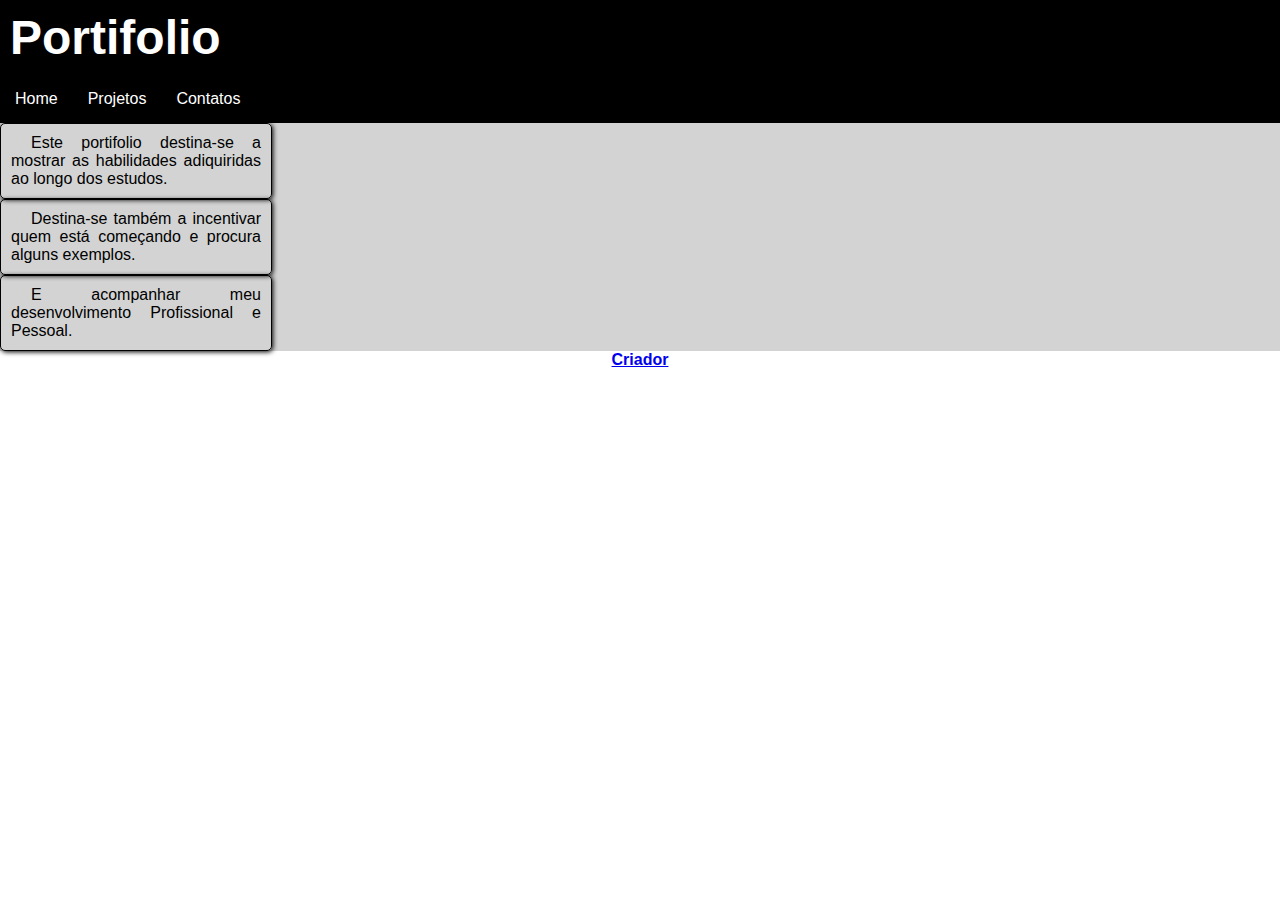
==== index.html @ 836758c8 "update" ====
<!DOCTYPE html>
<html lang="pt-br">
<head>
    <meta charset="UTF-8">
    <meta http-equiv="X-UA-Compatible" content="IE=edge">
    <meta name="viewport" content="width=device-width, initial-scale=1.0">
    <title>Portifolio</title>
    <link rel="stylesheet" href="css/style.css">
</head>
<body>
    <header>
        <h1>Portifolio</h1>
        <menu>
            <ul>
                <li><a href="#" target="_blank">Home</a></li>
                <li><a href="#" target="_blank">Projetos</a></li>
                <li><a href="/html/contatos.html" target="_blank">Contatos</a></li>
            </ul>
        </menu>
    </header>
    <main>
        <article>
            <div>
                <p>Este portifolio destina-se a mostrar as habilidades adiquiridas ao longo dos estudos.</p>
            </div>
            <div>
                <p>Destina-se também a incentivar quem está começando e procura alguns exemplos.</p>
            </div>
            <div>
                <p>E acompanhar meu desenvolvimento Profissional e Pessoal.</p>
            </div>
        </article>
    </main>
    <footer>
        <p><a href="https://github.com/JorgeLucasPinheiro" target="_blank"><strong>Criador</strong></a></p>
    </footer>
    <script src="js/script.js"></script>
</body>
</html>
---- css/style.css ----
@charset "UTF-8";

*{
    padding: 0px;
    margin: 0px;
    font-family: Arial, Helvetica, sans-serif;
}
header > h1{
    background-color: black;
    color: white;
    height: 100%;
    font-size: 3rem;
    padding: 10px;
    
}
menu {background-color: rgb(0, 0, 0);text-align: right;}

menu ul {
    list-style-type: none;
    overflow: hidden;
}

menu li {
    float: left;
}

menu a {
    display: block;
    color: white;
    background-color: black;
    text-align: center;
    padding: 10px;
    text-decoration: none;
    border-radius: 20px;
    margin: 5px;
}
menu a:hover{
    background-color: white;
    color: black;
}
main{
    background-color: lightgray;
    
}
main > article {
    text-align: justify;
}
main p {
    height: auto;
    width: 250px;
    border: 1px solid black;
    padding: 10px;
    border-radius: 5px;
    box-shadow: 1px 1px 5px;
    text-indent: 20px;
}
main p {
    
}
footer{
    text-align: center;
    
}
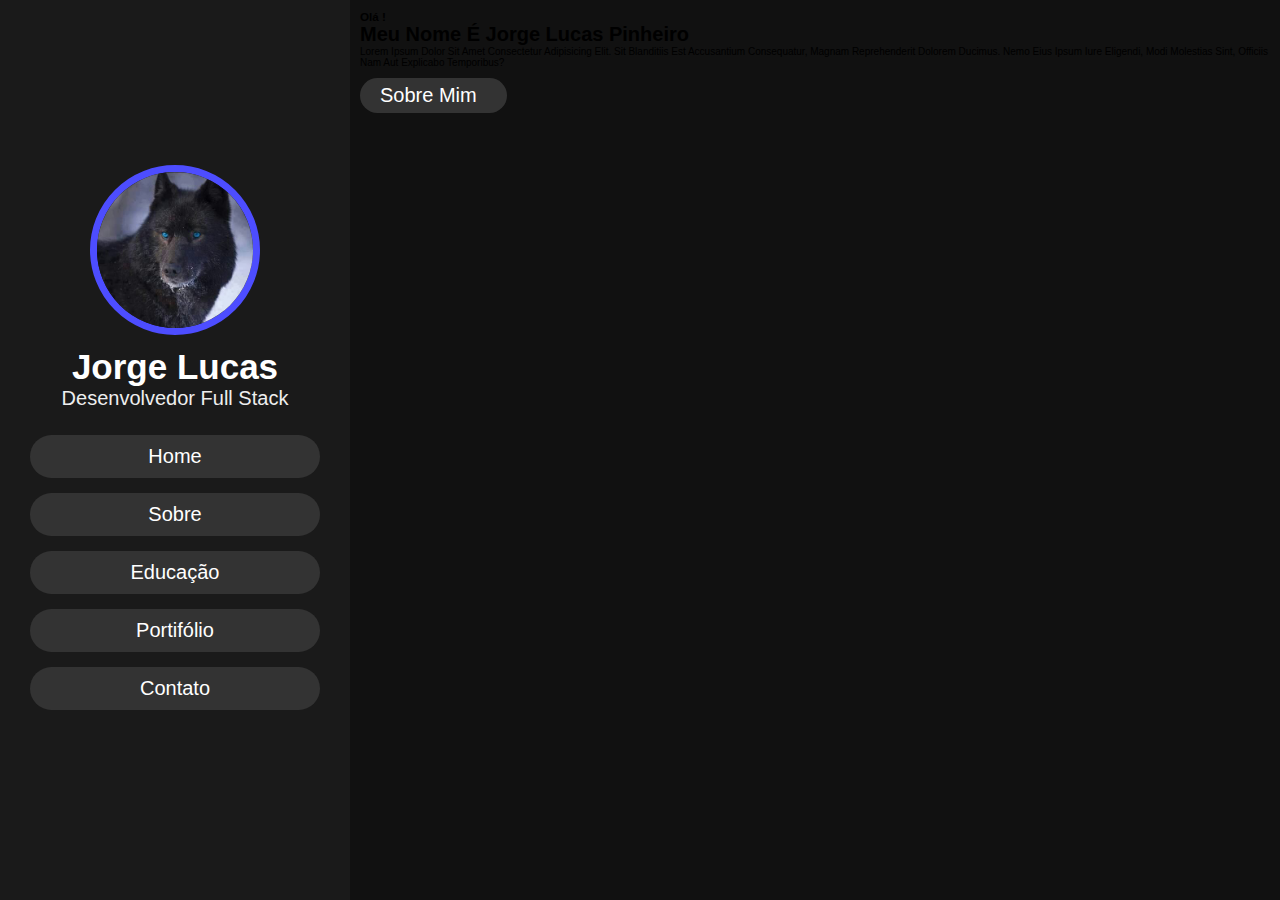
==== commit e99a340d: "update" ====
--- a/index.html
+++ b/index.html
@@ -5,35 +5,45 @@
     <meta http-equiv="X-UA-Compatible" content="IE=edge">
     <meta name="viewport" content="width=device-width, initial-scale=1.0">
     <title>Portifolio</title>
-    <link rel="stylesheet" href="css/style.css">
+
+    <!-- arquivo de estilo -->
+    <link rel="stylesheet" href="/css/style.css">
+
 </head>
 <body>
+    <!-- inicio da seção header -->
+
     <header>
-        <h1>Portifolio</h1>
-        <menu>
+        <div class="usuario">
+            <img src="imagens/logo.jpg" alt="">
+            <h3 class="name">Jorge Lucas</h3>
+            <p class="poster">Desenvolvedor Full Stack</p>
+        </div>
+
+        <nav class="navbar">
             <ul>
-                <li><a href="#" target="_blank">Home</a></li>
-                <li><a href="#" target="_blank">Projetos</a></li>
-                <li><a href="/html/contatos.html" target="_blank">Contatos</a></li>
+                <li><a href="#home">Home</a></li>
+                <li><a href="#sobre">Sobre</a></li>
+                <li><a href="#educacao">Educação</a></li>
+                <li><a href="#portifolio">Portifólio</a></li>
+                <li><a href="#contato">Contato</a></li>
             </ul>
-        </menu>
+        </nav>
+
     </header>
-    <main>
-        <article>
-            <div>
-                <p>Este portifolio destina-se a mostrar as habilidades adiquiridas ao longo dos estudos.</p>
-            </div>
-            <div>
-                <p>Destina-se também a incentivar quem está começando e procura alguns exemplos.</p>
-            </div>
-            <div>
-                <p>E acompanhar meu desenvolvimento Profissional e Pessoal.</p>
-            </div>
-        </article>
-    </main>
-    <footer>
-        <p><a href="https://github.com/JorgeLucasPinheiro" target="_blank"><strong>Criador</strong></a></p>
-    </footer>
-    <script src="js/script.js"></script>
+
+    <!-- final da seção header -->
+
+    <div id="menu"  class="fas fa-bars"></div>
+
+    <!-- inicio da seção home -->
+
+    <section class="home"   id="home">
+
+        <h3>Olá !</h3>
+        <h1>Meu nome é <span>Jorge Lucas Pinheiro</span></h1>
+        <p>Lorem ipsum dolor sit amet consectetur adipisicing elit. Sit blanditiis est accusantium consequatur, magnam reprehenderit dolorem ducimus. Nemo eius ipsum iure eligendi, modi molestias sint, officiis nam aut explicabo temporibus?</p>
+        <a href="#sobre"><button class="btn">Sobre Mim <i class="fas fa-user"></i></button></a>
+    </section>
 </body>
 </html>--- a/css/style.css
+++ b/css/style.css
@@ -1,63 +1,127 @@
 @charset "UTF-8";
 
-*{
-    padding: 0px;
-    margin: 0px;
-    font-family: Arial, Helvetica, sans-serif;
-}
-header > h1{
-    background-color: black;
-    color: white;
-    height: 100%;
-    font-size: 3rem;
-    padding: 10px;
-    
-}
-menu {background-color: rgb(0, 0, 0);text-align: right;}
-
-menu ul {
-    list-style-type: none;
-    overflow: hidden;
+:root{
+    --blue:#4d4dff
 }
 
-menu li {
-    float: left;
+*{
+    font-family: Arial, Helvetica, sans-serif;
+    margin: 0; padding: 0;
+    box-sizing: border-box;
+    text-decoration: none;
+    outline: none; border: none;
+    text-transform: capitalize;
+    transition: all .2s linear;
 }
 
-menu a {
+*::selection{
+    background-color: var(--blue);
+    color: #333;
+}
+
+html{
+    font-size: 62.5%;
+    overflow-x: hidden;
+}
+
+html::-webkit-scrollbar{
+    width: 1.4rem;
+}
+
+html::-webkit-scrollbar-track{
+    background: #222;
+}
+
+html::-webkit-scrollbar-thumb{
+    background: var(--blue);
+}
+
+body{
+    background: #111;
+    overflow-x: hidden;
+    padding-left: 35rem;
+}
+
+section{
+    min-height: 100vh;
+    padding: 1rem;
+}
+
+.btn{
+    padding: .6rem 2rem;
+    background: #333;
+    color: #fff;
+    cursor: pointer;
+    margin-top: 1rem;
+    font-size: 2rem;
+    border-radius: 5rem;
+}
+
+.btn i{
+    padding: 0 .5rem;
+    font-size: 1.8rem;
+}
+
+.btn:hover{
+    background: var(--blue);
+}
+
+.heading span{
+    color: var(--blue);
+}
+
+header{
+    position: fixed;
+    top: 0; left: 0;
+    z-index: 1000;
+    height: 100%;
+    width: 35rem;
+    background: #1a1a1a;
+    display: flex;
+    align-items: center;
+    justify-content: center;
+    flex-flow: column;
+    text-align: center;
+}
+
+header .usuario img{
+    height: 17rem;
+    width: 17rem;
+    border-radius: 50%;
+    object-fit: cover;
+    margin-bottom: 1rem;
+    border: .7rem solid var(--blue);
+}
+
+header .usuario .name{
+    font-size: 3.5rem;
+    color: #fff;
+}
+
+header .usuario .poster{
+    font-size: 2rem;
+    color: #eee;
+}
+
+header .navbar{
+    width: 100%;
+}
+
+header .navbar ul{
+    list-style: none;
+    padding: 1rem 3rem;
+}
+
+header .navbar ul li a{
     display: block;
-    color: white;
-    background-color: black;
-    text-align: center;
-    padding: 10px;
-    text-decoration: none;
-    border-radius: 20px;
-    margin: 5px;
+    padding: 1rem;
+    margin: 1.5rem 0;
+    background: #333;
+    color: #fff;
+    font-size: 2rem;
+    border-radius: 5rem;
 }
-menu a:hover{
-    background-color: white;
-    color: black;
-}
-main{
-    background-color: lightgray;
-    
-}
-main > article {
-    text-align: justify;
-}
-main p {
-    height: auto;
-    width: 250px;
-    border: 1px solid black;
-    padding: 10px;
-    border-radius: 5px;
-    box-shadow: 1px 1px 5px;
-    text-indent: 20px;
-}
-main p {
-    
-}
-footer{
-    text-align: center;
-    
+
+header .navbar ul li a:hover{
+    background-color: var(--blue);
 }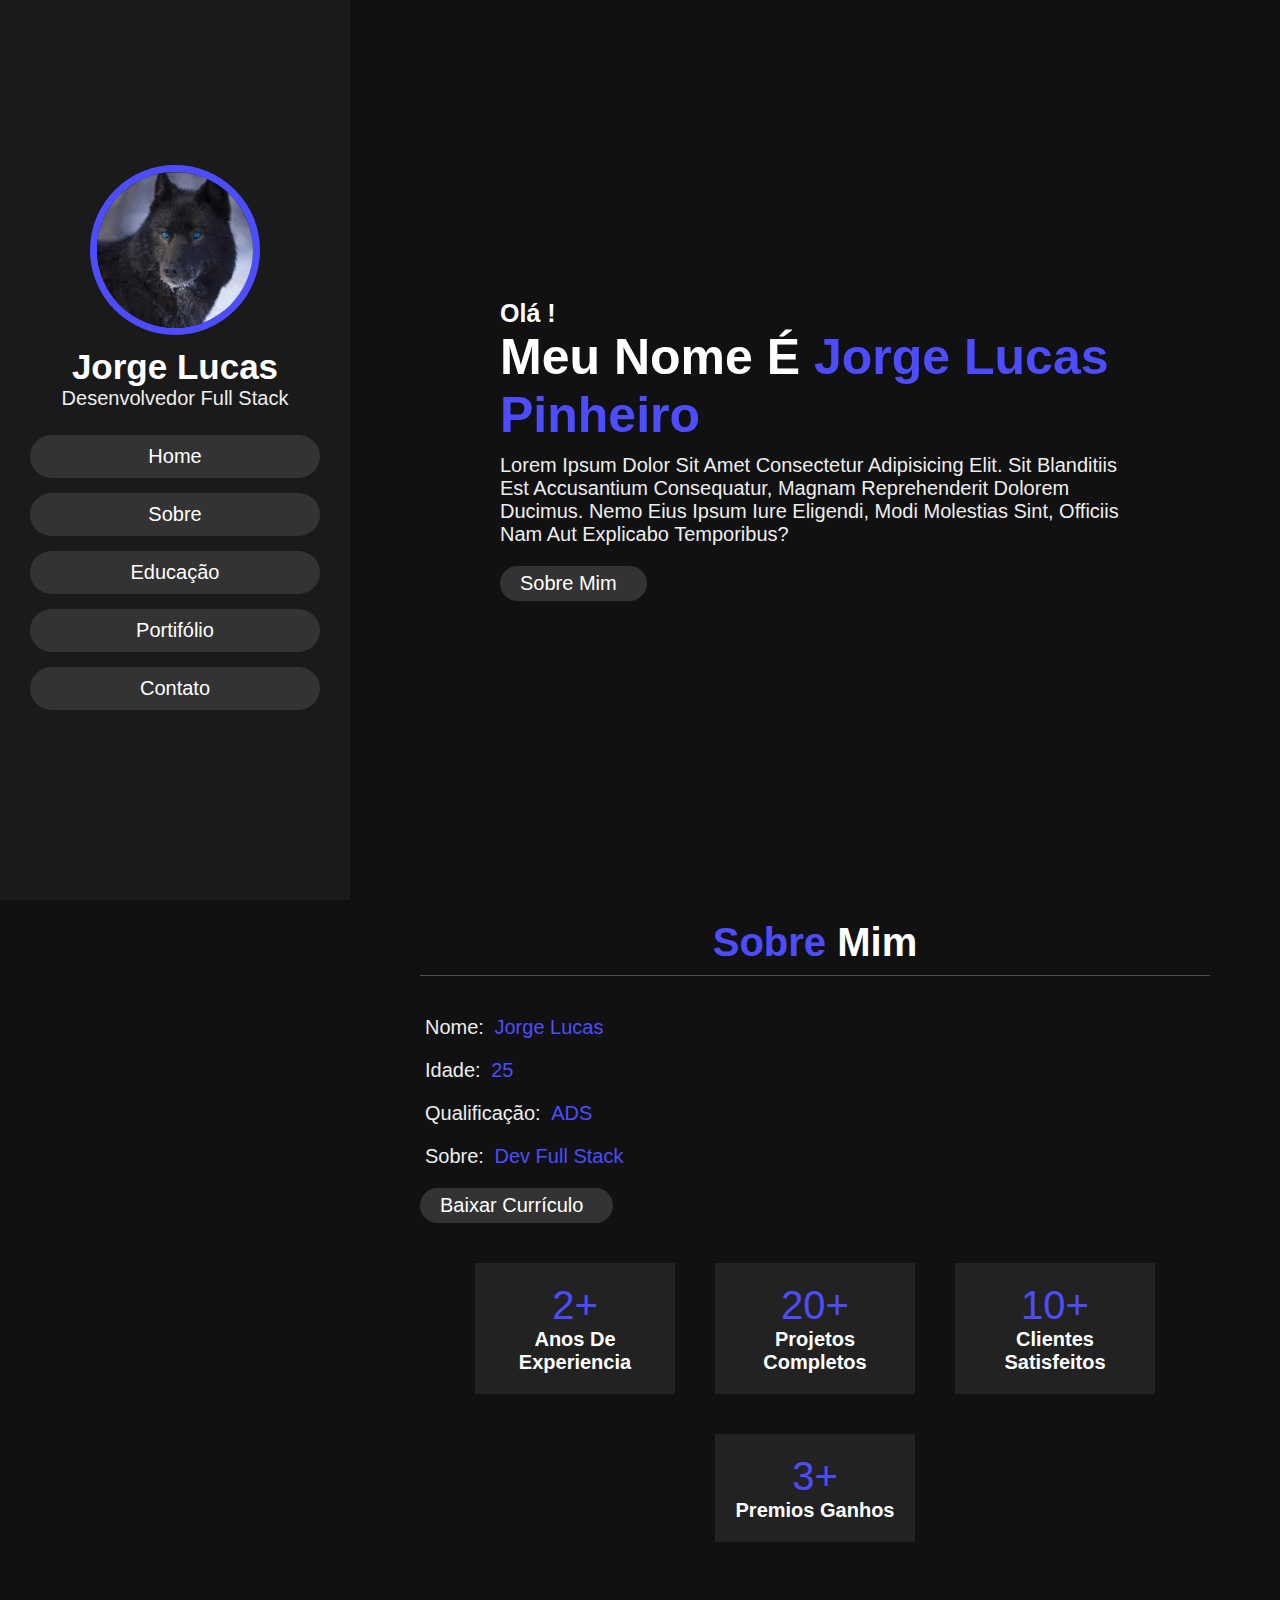
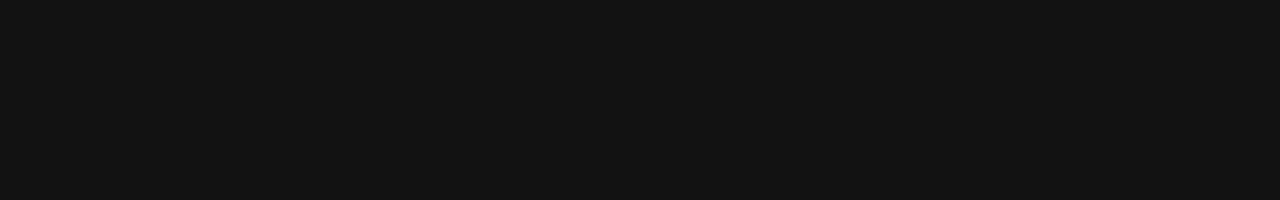
==== commit 89f7ba71: "update portifolio" ====
--- a/index.html
+++ b/index.html
@@ -39,11 +39,57 @@
     <!-- inicio da seção home -->
 
     <section class="home"   id="home">
-
         <h3>Olá !</h3>
         <h1>Meu nome é <span>Jorge Lucas Pinheiro</span></h1>
         <p>Lorem ipsum dolor sit amet consectetur adipisicing elit. Sit blanditiis est accusantium consequatur, magnam reprehenderit dolorem ducimus. Nemo eius ipsum iure eligendi, modi molestias sint, officiis nam aut explicabo temporibus?</p>
         <a href="#sobre"><button class="btn">Sobre Mim <i class="fas fa-user"></i></button></a>
     </section>
+
+    <!-- final da seção home -->
+
+    <!-- inicio da seção sobre -->
+
+    <section class="sobre" id="sobre">
+        <h1 class="cabeçalho"> <span>Sobre</span> Mim </h1>
+
+        <div class="linha">
+
+            <div class="info">
+                <h3> <span> Nome: </span> Jorge Lucas </h3>
+                <h3> <span> Idade: </span> 25 </h3>
+                <h3> <span> Qualificação: </span> ADS </h3>
+                <h3> <span> Sobre: </span> Dev Full Stack </h3>
+                <a href="#"> <button class="btn"> Baixar Currículo <i class="fas fa-download"></i></button></a>
+            </div>
+
+            <div class="contador">
+
+                <div class="box">
+                    <span>2+</span>
+                    <h3>Anos de Experiencia</h3>
+                </div>
+
+                <div class="box">
+                    <span>20+</span>
+                    <h3>Projetos completos</h3>
+                </div>
+
+                <div class="box">
+                    <span>10+</span>
+                    <h3>Clientes Satisfeitos</h3>
+                </div>
+
+                <div class="box">
+                    <span>3+</span>
+                    <h3>Premios Ganhos</h3>
+                </div>
+
+            </div>
+        </div>
+    </section>
+
+    <!-- final da seção sobre -->
+
+    <!-- inicio da seção educação -->
 </body>
 </html>--- a/css/style.css
+++ b/css/style.css
@@ -66,7 +66,16 @@
     background: var(--blue);
 }
 
-.heading span{
+.cabeçalho{
+    text-align: center;
+    margin: 0 6rem;
+    font-size: 4rem;
+    padding: 1rem;
+    border-bottom: .1rem solid #fff4;
+    color: #fff;
+}
+
+.cabeçalho span{
     color: var(--blue);
 }
 
@@ -124,4 +133,95 @@
 
 header .navbar ul li a:hover{
     background-color: var(--blue);
-}+}
+
+#menu{
+    position: fixed;
+    top: 2rem; right: 2rem;
+    background: #333;
+    color: #fff;
+    cursor: pointer;
+    font-size: 2.5rem;
+    padding: 1rem 1.5rem;
+    z-index: 1000;
+    display: none;
+}
+
+.home{
+    display: flex;
+    justify-content: center;
+    flex-flow: column;
+    padding:0 15rem;
+}
+
+.home h3{
+    font-size: 2.5rem;
+    color: #fff;
+}
+
+.home h1{
+    font-size: 5rem;
+    color: #fff;
+}
+
+.home h1 span{
+    color: var(--blue);
+}
+
+.home p{
+    font-size: 2rem;
+    color: #eee;
+    padding: 1rem 0;
+}
+
+.sobre .linha{
+    display: flex;
+    align-items: center;
+    justify-content: center;
+    flex-wrap: wrap;
+    padding: 1rem 0;
+}
+
+.sobre .linha .info{
+    flex: 1 1 48rem;
+    padding: 2rem 1rem;
+    padding-left: 6rem;
+}
+
+.sobre .linha .info h3{
+    font-size: 2rem;
+    color: var(--blue);
+    padding: 1rem 0;
+    font-weight: normal;
+}
+
+.sobre .linha .info h3 span{
+    color: #eee;
+    padding: 0 .5rem;
+}
+
+.sobre .linha .contador{
+    flex: 1 1 48rem;
+    display: flex;
+    justify-content: center;
+    flex-wrap: wrap;
+}
+
+.sobre .linha .contador .box{
+    width: 20rem;
+    background: #222;
+    text-align: center;
+    padding: 2rem;
+    margin: 2rem;
+}
+
+.sobre .linha .contador .box span{
+    font-size: 4rem;
+    color: var(--blue);
+}
+
+.sobre .linha .contador .box h3{
+    font-size: 2rem;
+    color: #fff;
+}
+
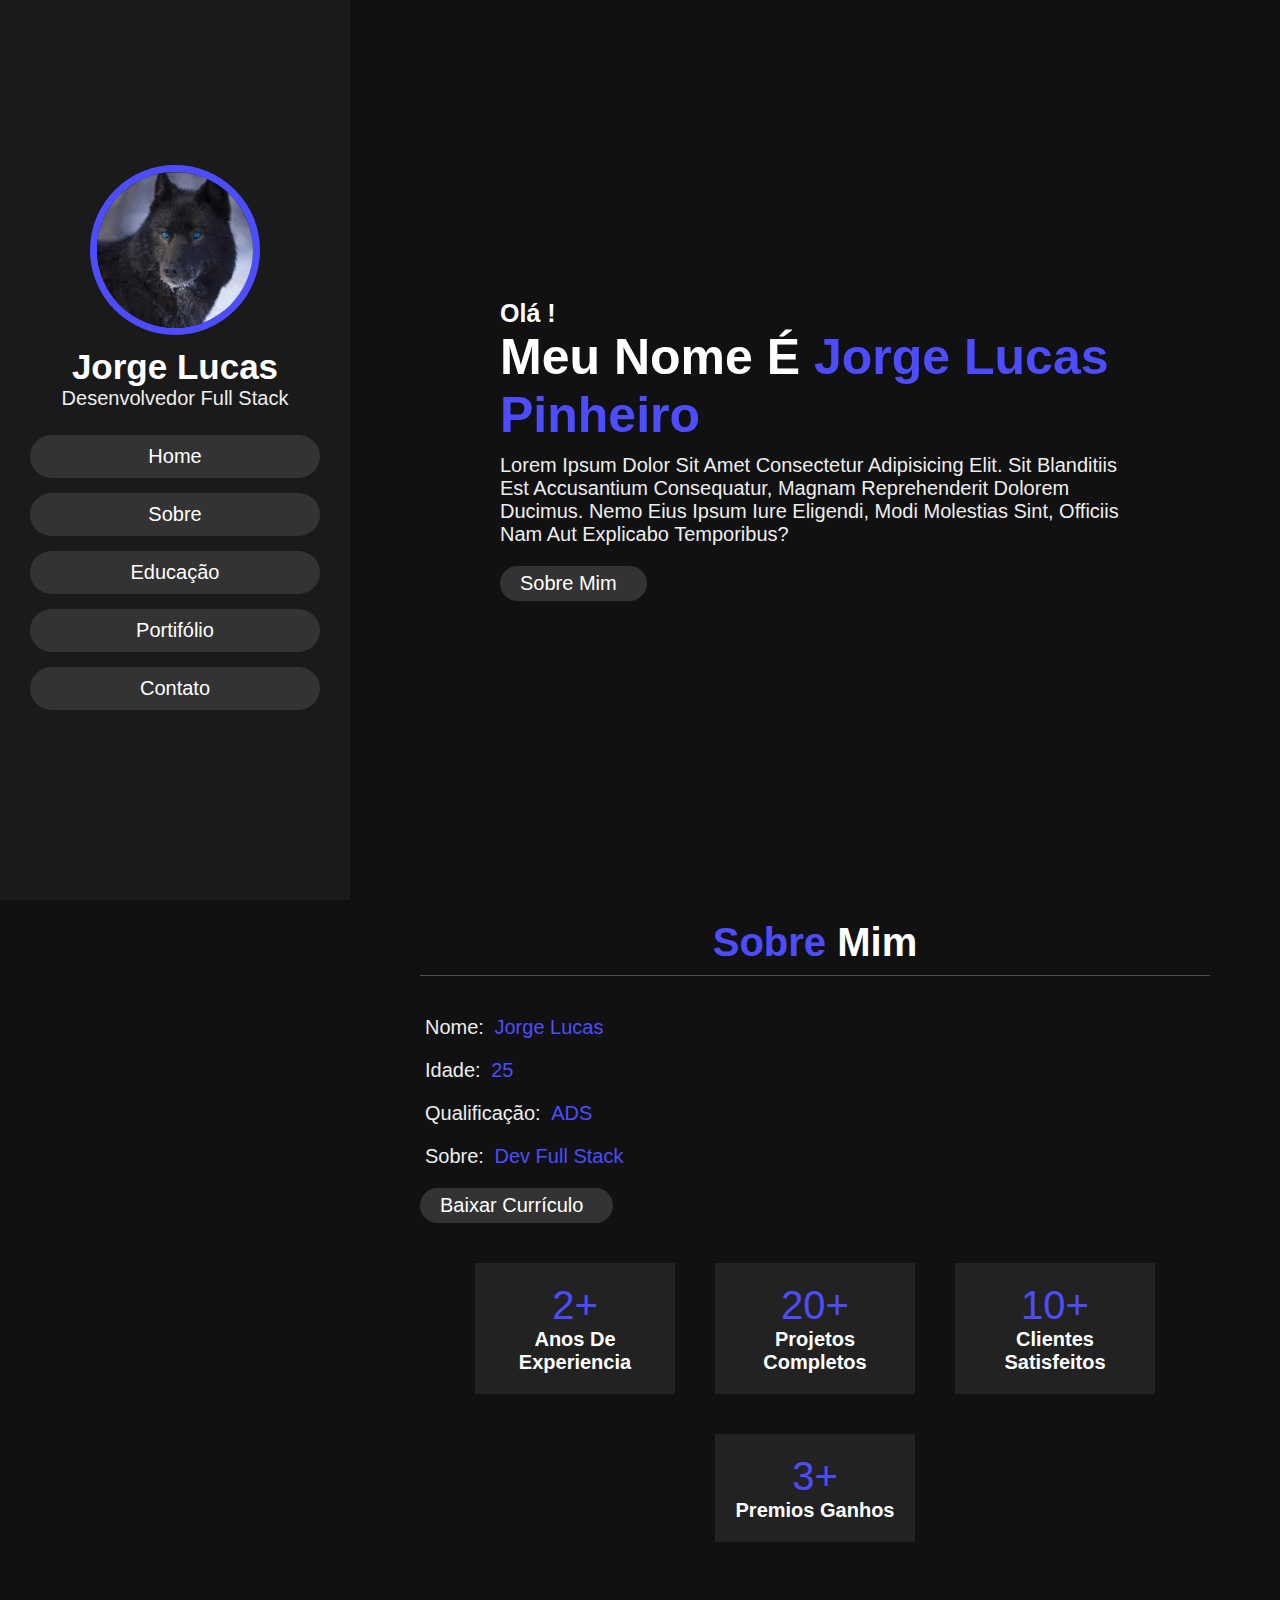
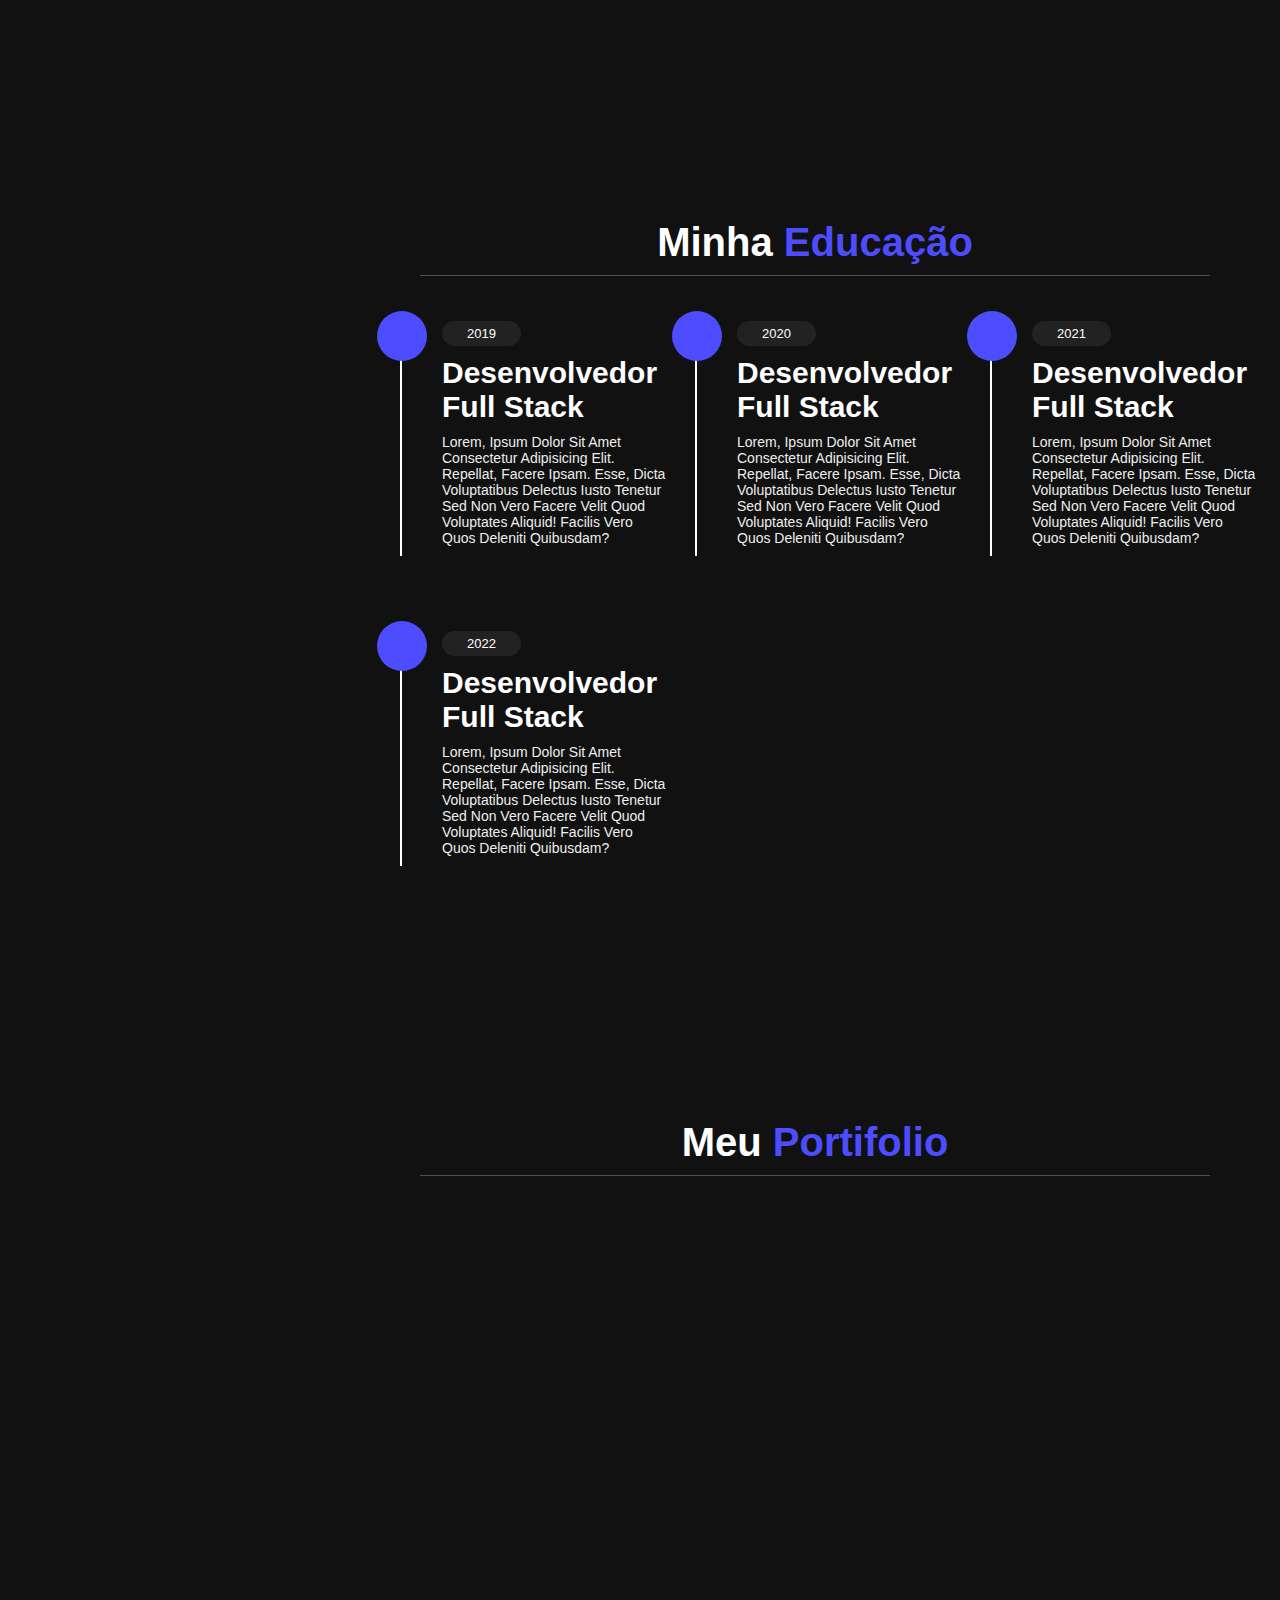
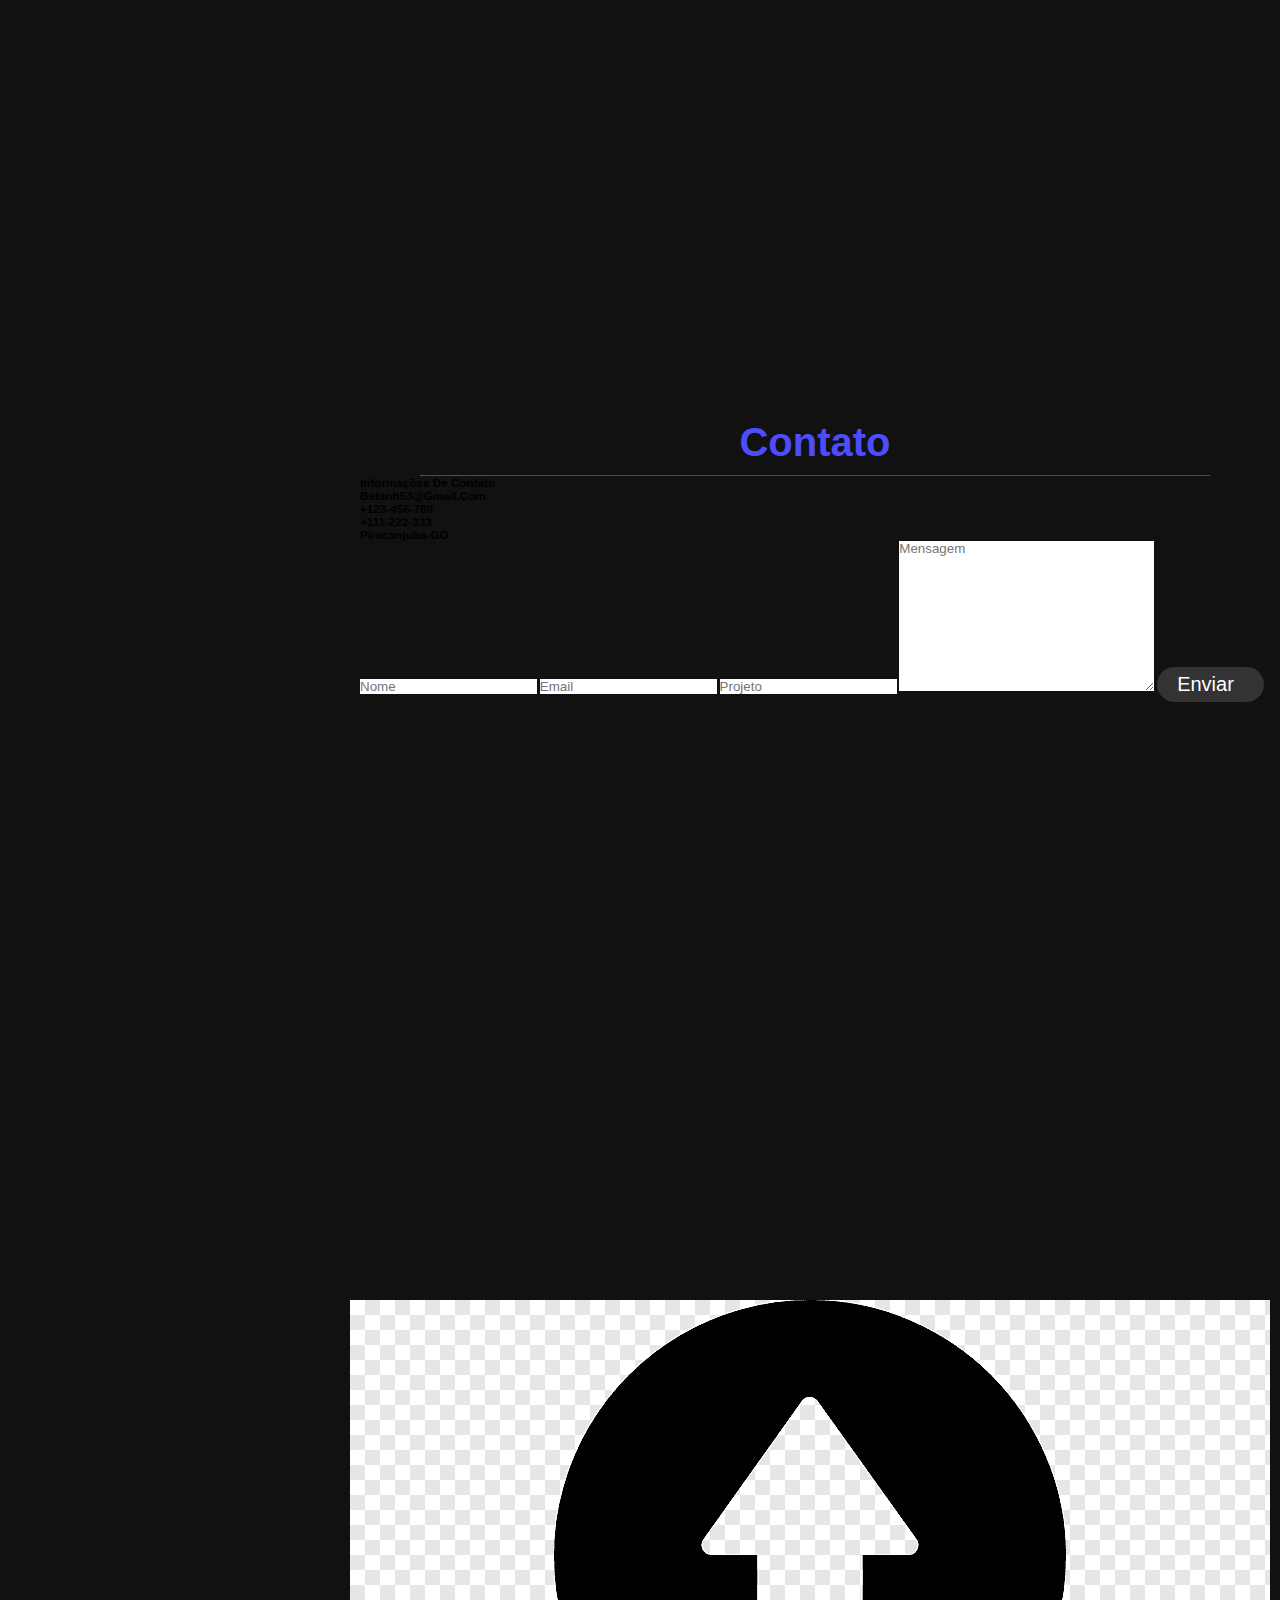
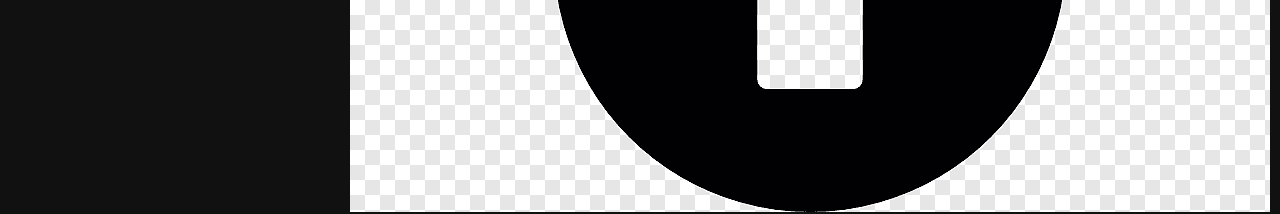
==== commit 98b2c5ec: "update" ====
--- a/index.html
+++ b/index.html
@@ -7,7 +7,7 @@
     <title>Portifolio</title>
 
     <!-- arquivo de estilo -->
-    <link rel="stylesheet" href="/css/style.css">
+    <link rel="stylesheet" href="css/style.css">
 
 </head>
 <body>
@@ -91,5 +91,130 @@
     <!-- final da seção sobre -->
 
     <!-- inicio da seção educação -->
+
+    <section class="educacao" id="educacao">
+
+        <h1 class="cabeçalho">  Minha <span>Educação</span> </h1>
+
+        <div class="box-container">
+
+            <div class="box">
+                <i class="fas fa-graduation-cap"></i>
+                <span>2019</span>
+                <h3>Desenvolvedor Full Stack</h3>
+                <p>Lorem, ipsum dolor sit amet consectetur adipisicing elit. Repellat, facere ipsam. Esse, dicta voluptatibus delectus iusto tenetur sed non vero facere velit quod voluptates aliquid! Facilis vero quos deleniti quibusdam?</p>
+            </div>
+
+            <div class="box">
+                <i class="fas fa-graduation-cap"></i>
+                <span>2020</span>
+                <h3>Desenvolvedor Full Stack</h3>
+                <p>Lorem, ipsum dolor sit amet consectetur adipisicing elit. Repellat, facere ipsam. Esse, dicta voluptatibus delectus iusto tenetur sed non vero facere velit quod voluptates aliquid! Facilis vero quos deleniti quibusdam?</p>
+            </div>
+
+            <div class="box">
+                <i class="fas fa-graduation-cap"></i>
+                <span>2021</span>
+                <h3>Desenvolvedor Full Stack</h3>
+                <p>Lorem, ipsum dolor sit amet consectetur adipisicing elit. Repellat, facere ipsam. Esse, dicta voluptatibus delectus iusto tenetur sed non vero facere velit quod voluptates aliquid! Facilis vero quos deleniti quibusdam?</p>
+            </div>
+
+            <div class="box">
+                <i class="fas fa-graduation-cap"></i>
+                <span>2022</span>
+                <h3>Desenvolvedor Full Stack</h3>
+                <p>Lorem, ipsum dolor sit amet consectetur adipisicing elit. Repellat, facere ipsam. Esse, dicta voluptatibus delectus iusto tenetur sed non vero facere velit quod voluptates aliquid! Facilis vero quos deleniti quibusdam?</p>
+            </div>
+
+        </div>
+
+    </section>
+
+    <!-- final da seção educação -->
+
+    <!-- inicio da seção portifolio -->
+
+    <section class="portifolio" id="portifolio">
+
+        <h1 class="cabeçalho"> Meu <span>Portifolio</span></h1>
+
+        <div class="box-container">
+
+            <div class="box">
+                <img src="imagens" alt="">
+            </div>
+
+            <div class="box">
+                <img src="imagens" alt="">
+            </div>
+
+            <div class="box">
+                <img src="imagens" alt="">
+            </div>
+
+            <div class="box">
+                <img src="imagens" alt="">
+            </div>
+
+            <div class="box">
+                <img src="imagens" alt="">
+            </div>
+
+            <div class="box">
+                <img src="imagens" alt="">
+            </div>
+
+        </div>
+
+    </section>
+
+    <!-- final da seção portifoliio -->
+
+    <!-- inicio da seção contato  -->
+
+    <section class="contato">
+
+        <h1 class="cabeçalho"> <span>Contato</span> </h1>
+
+        <div class="linha">
+
+            <div class="conteudo">
+
+                <h3 class="titulo">Informações de Contato</h3>
+
+                <div class="info">
+                    <h3> <i class="fas fa-envelope"></i>betanh53@gmail.com</h3>
+                    <h3> <i class="fas fa-phone"></i> +123-456-789</h3>
+                    <h3> <i class="fas fa-phone"></i>+111-222-333</h3>
+                    <h3> <i class="fas fa-map-marker-alt"></i>Piracanjuba-GO</h3>
+                </div>
+
+            </div>
+
+            <form action="">
+
+                <input type="text" name="nome" id="nometxt" placeholder="Nome" class="box">
+                <input type="email" name="email" id="emailtxt" placeholder="Email" class="box">
+                <input type="text" name="projeto" id="projetotxt" placeholder="Projeto" class="box">
+                <textarea name="" id="" cols="30" rows="10" class="box message" placeholder="Mensagem"></textarea>
+                <button type="submit" class="btn"> Enviar <i class="fas fa-paper-plane"></i></button>
+            </form>
+
+        </div>
+
+    </section>
+
+    <!-- final da seção contato  -->
+
+    <!-- botão de rolagem superior  -->
+
+    <a href="#home" class="top"></a>
+        <img src="imagens/scroll-top-img.png" alt="">
+
+
+    
+    <script src="https://cdnjs.cloudflare.com/ajax/libs/jquery/3.6.0/jquery.min.js"></script>
+
+    <script src="js/script.js"></script>
 </body>
 </html>--- a/css/style.css
+++ b/css/style.css
@@ -225,3 +225,254 @@
     color: #fff;
 }
 
+.educacao .box-container{
+    display: flex;
+    align-items: center;
+    justify-content: space-between;
+    flex-wrap: wrap;
+    padding: 1rem 0;
+    padding-left: 3rem;
+}
+
+.educacao .box-container .box{
+    width: 27rem;
+    margin: 4rem 1rem;
+    padding-left: 4rem;
+    border-left: .2rem solid #fff;
+    position: relative;
+}
+
+.educacao .box-container .box span{
+    font-size: 1.3rem;
+    background: #222;
+    color: #fff;
+    border-radius: 5rem;
+    padding: .5rem 2.5rem;
+}
+
+.educacao .box-container .box h3{
+    font-size: 3rem;
+    color: #fff;
+    padding-top: 1.5rem;
+}
+
+.educacao .box-container .box p{
+    font-size: 1.4rem;
+    color: #eee;
+    padding: 1rem 0;
+}
+
+.educacao .box-container .box i{
+    position: absolute;
+    top: -1.5rem; left: -2.5rem;
+    height: 5rem;
+    width: 5rem;
+    border-radius: 50%;
+    line-height: 5rem;
+    text-align: center;
+    font-size: 2rem;
+    color: #fff;
+    background: var(--blue);
+}
+
+
+
+
+
+
+
+
+
+
+
+
+
+
+
+
+
+
+
+
+
+
+
+
+
+
+
+
+
+
+
+
+
+
+
+
+
+
+
+
+
+
+
+
+
+
+
+
+
+
+
+
+
+
+
+
+
+
+
+
+
+
+
+
+
+
+
+
+
+
+
+
+
+
+
+
+
+
+
+
+
+
+
+
+
+
+
+
+
+
+
+
+
+
+
+
+
+
+
+
+
+
+
+
+
+
+
+
+
+
+
+
+
+/* media queries  */
+
+@media (max-width:1200px) {
+    
+    html{
+        font-size: 55%;
+    }
+
+    .home{
+        padding: 1rem 4rem;
+
+    }
+}
+
+@media (max-width:911px){
+
+    header{
+        left: -120%;
+    }
+
+    #menu{
+        display: block;
+    }
+
+    header.toggle{
+        left: 0%;
+    }
+
+    body{
+        padding: 0;
+    }
+
+} 
+
+@media (max-width:768px){
+
+    html{
+        font-size: 50%;
+    }
+
+}
+
+@media (max-width:400px){
+
+    header{
+        width: 100vw;
+    }
+
+    .cabeçalho{
+        margin: 0 3rem;
+    }
+
+    .sobre .linha .contador .box{
+        width: 100%;
+    }
+
+    .educacao .box-container .box{
+        width: 100%;
+    }
+
+    .portifolio .box-container .box{
+        width: 100%;
+    }
+
+    .contato .linha form{
+        margin:3rem 0;
+    }
+}
+
+
+
+
+
+
+
+
+
+
+
+
+
+
+
+
+
+
+
+
+
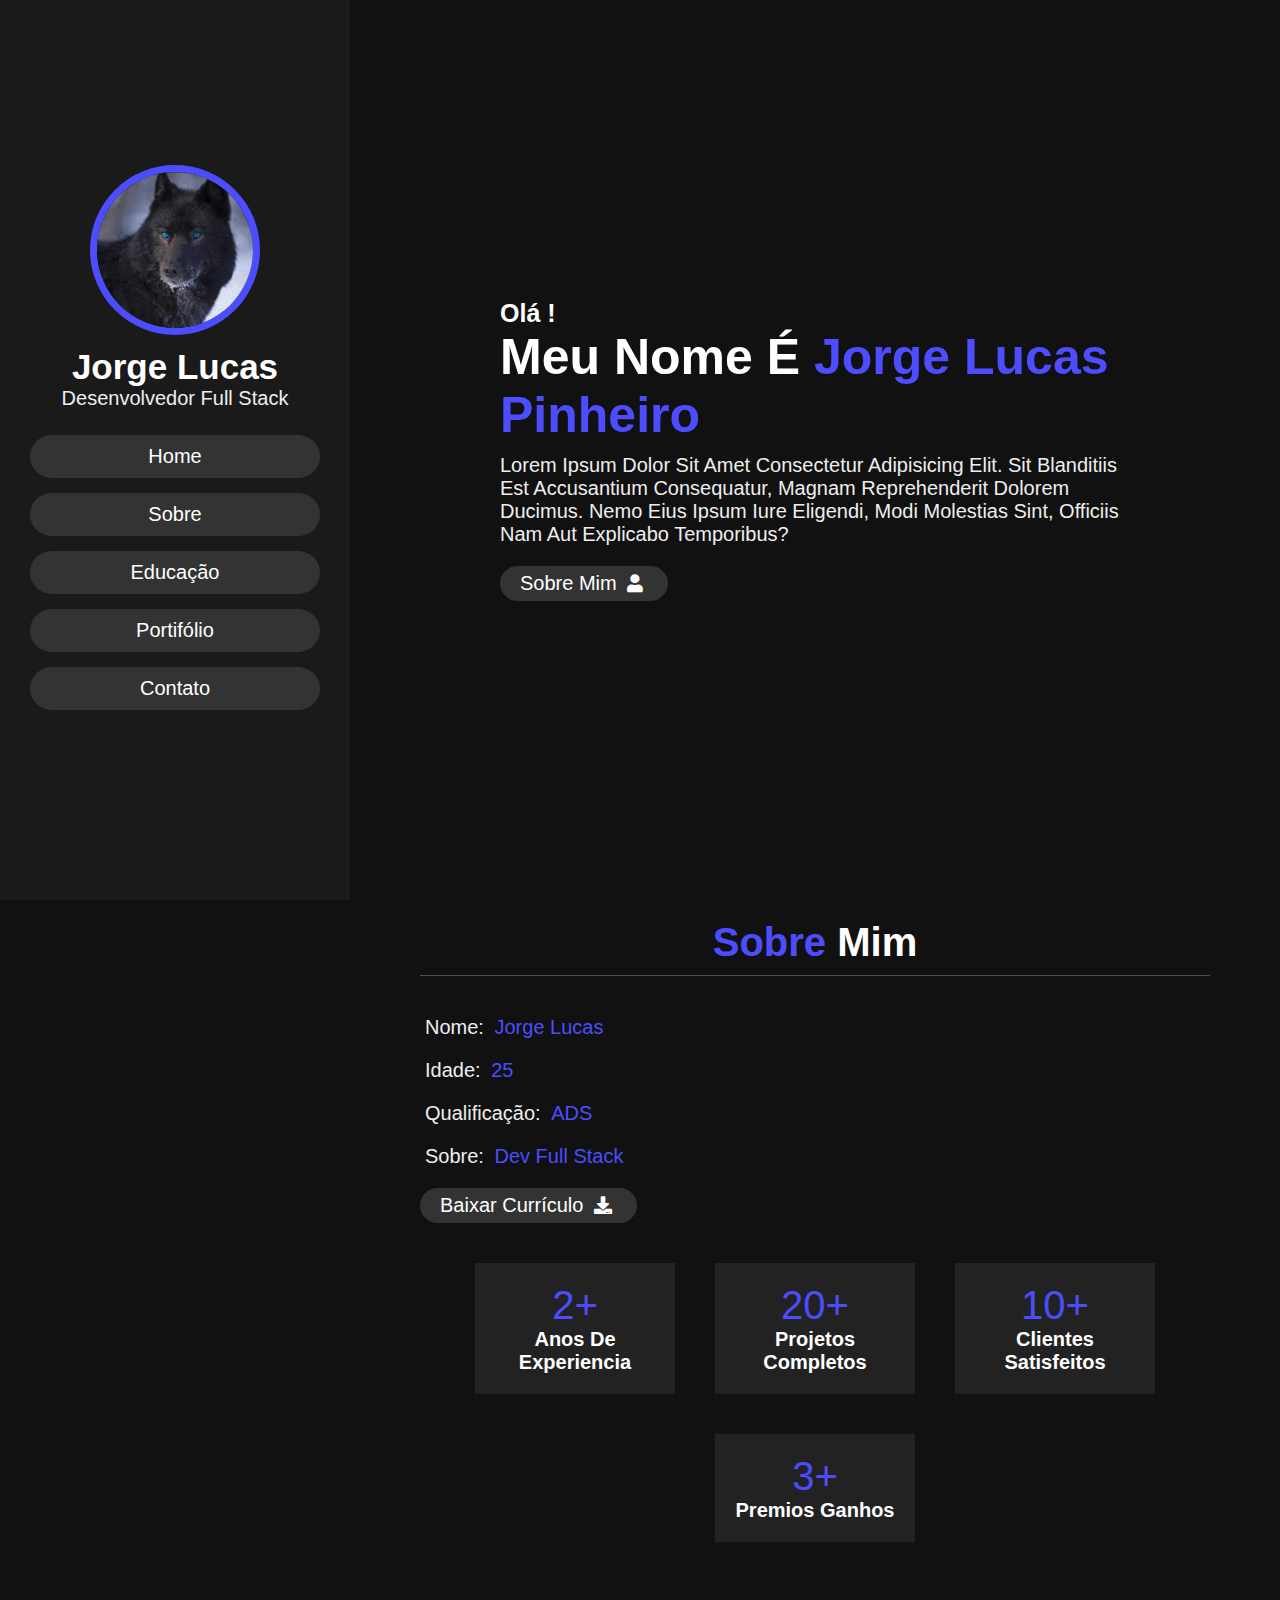
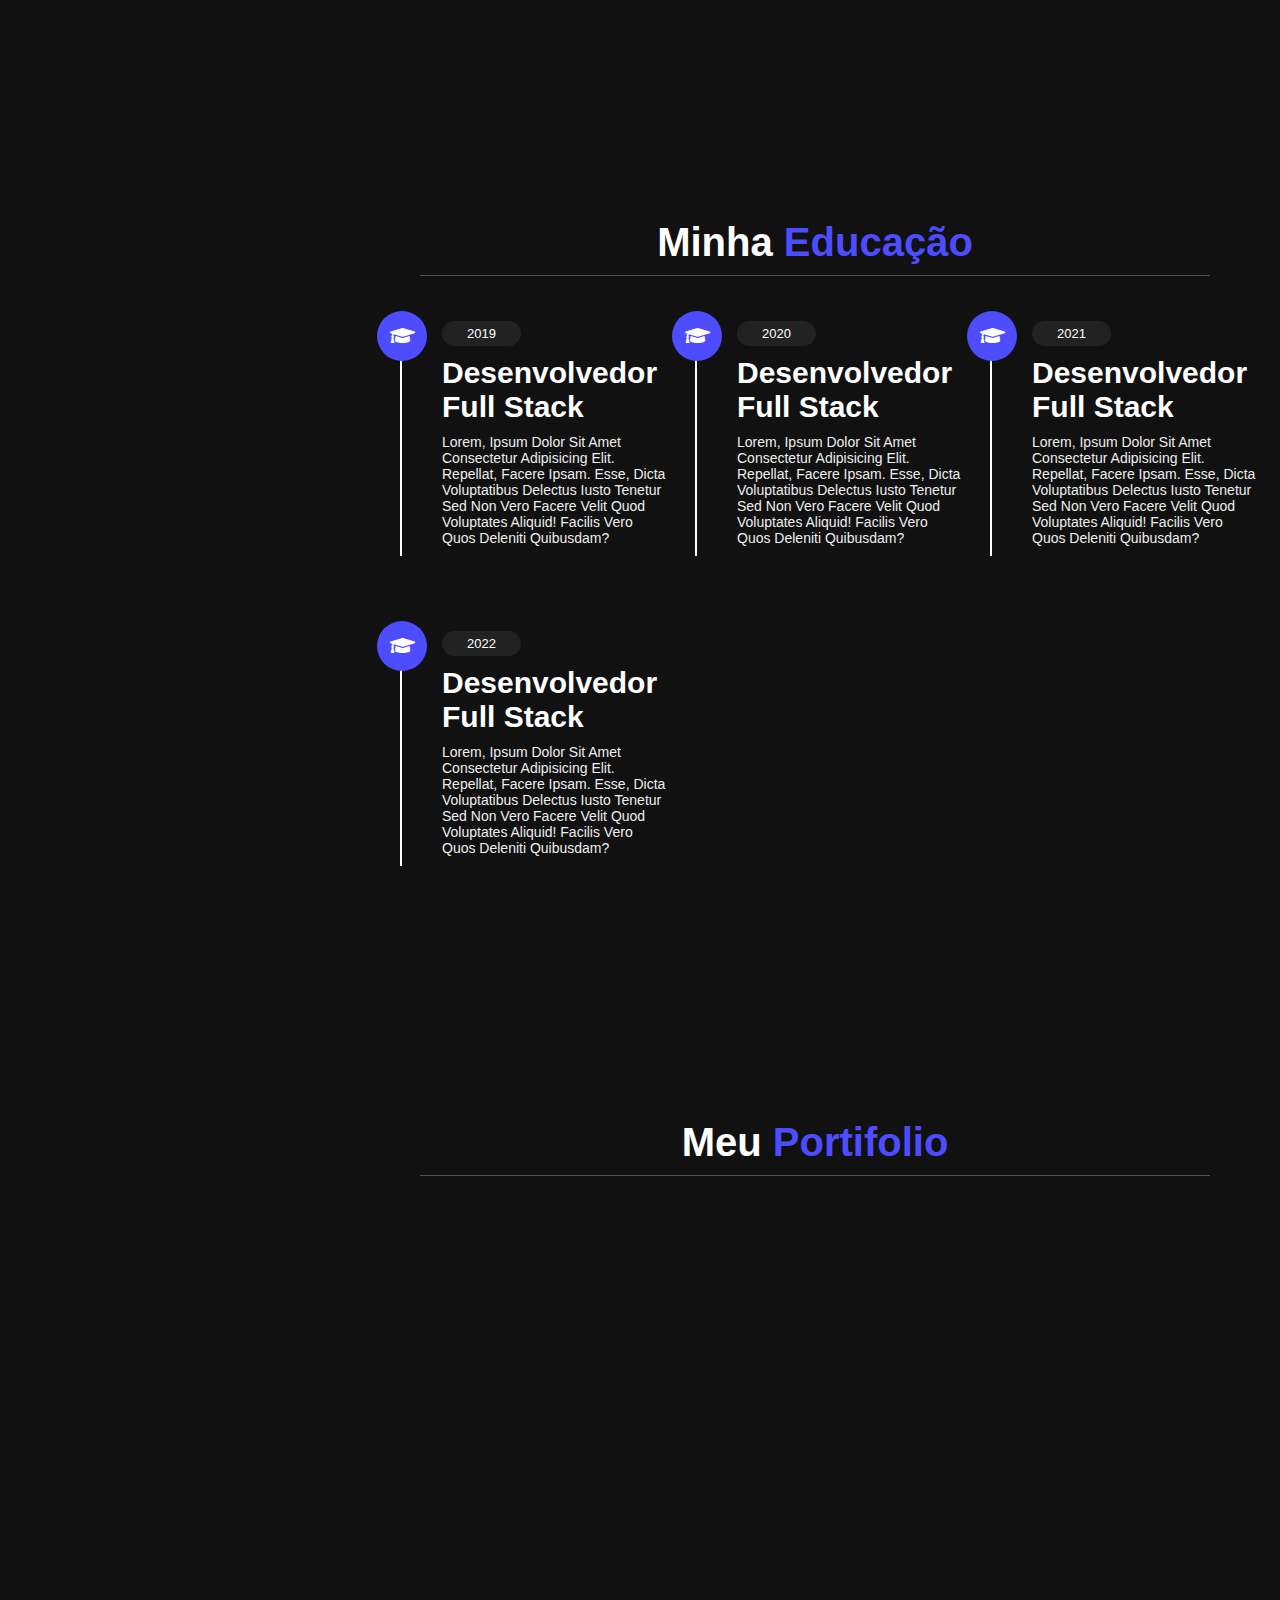
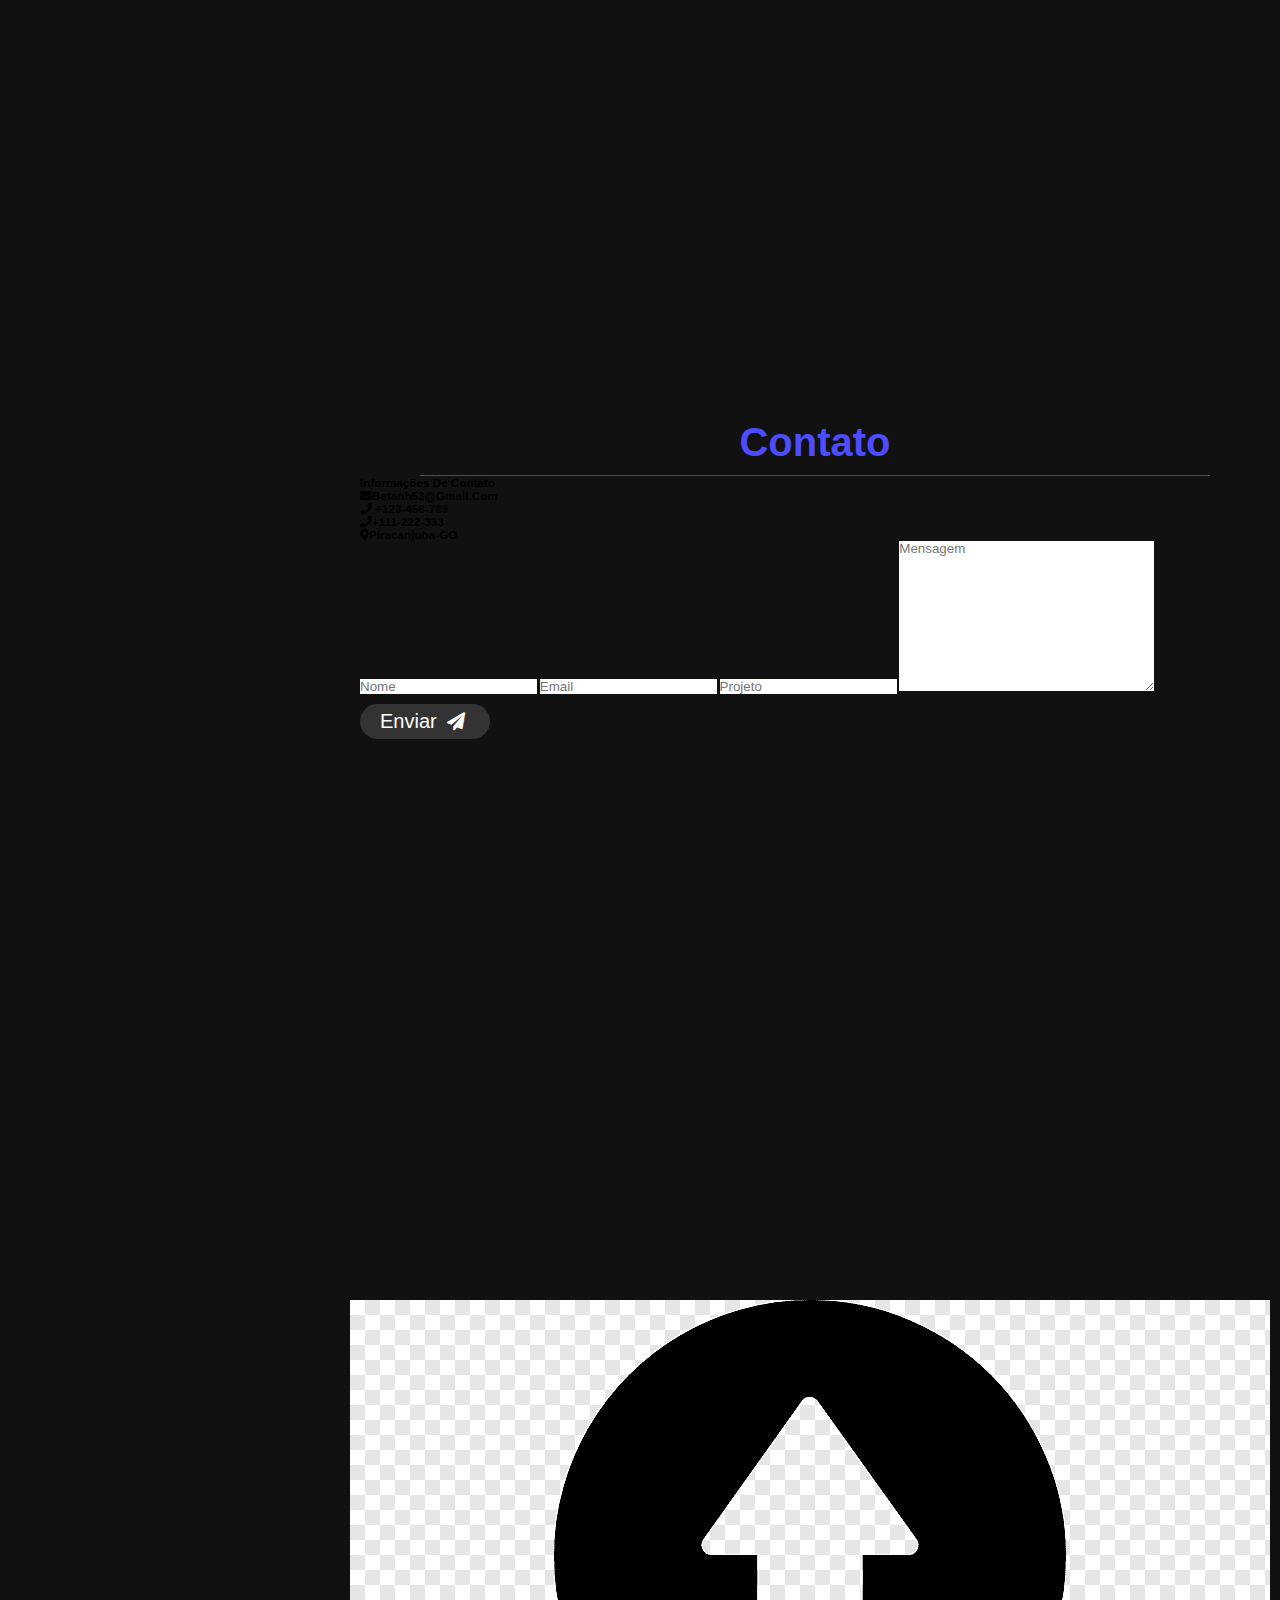
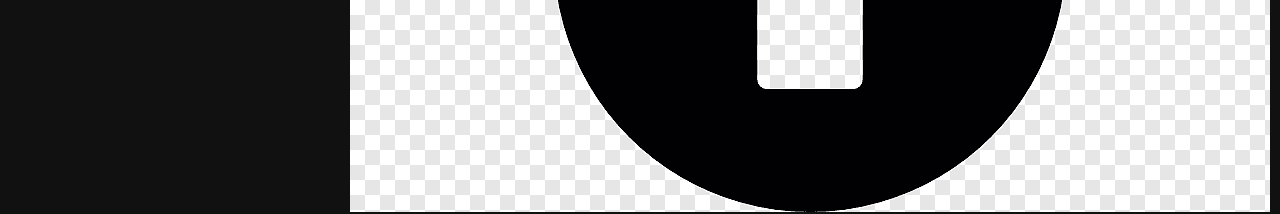
==== commit 241927b0: "update" ====
--- a/index.html
+++ b/index.html
@@ -8,6 +8,8 @@
 
     <!-- arquivo de estilo -->
     <link rel="stylesheet" href="css/style.css">
+    <link rel="stylesheet" href="https://cdnjs.cloudflare.com/ajax/libs/font-awesome/5.15.2/css/all.min.css">
+
 
 </head>
 <body>
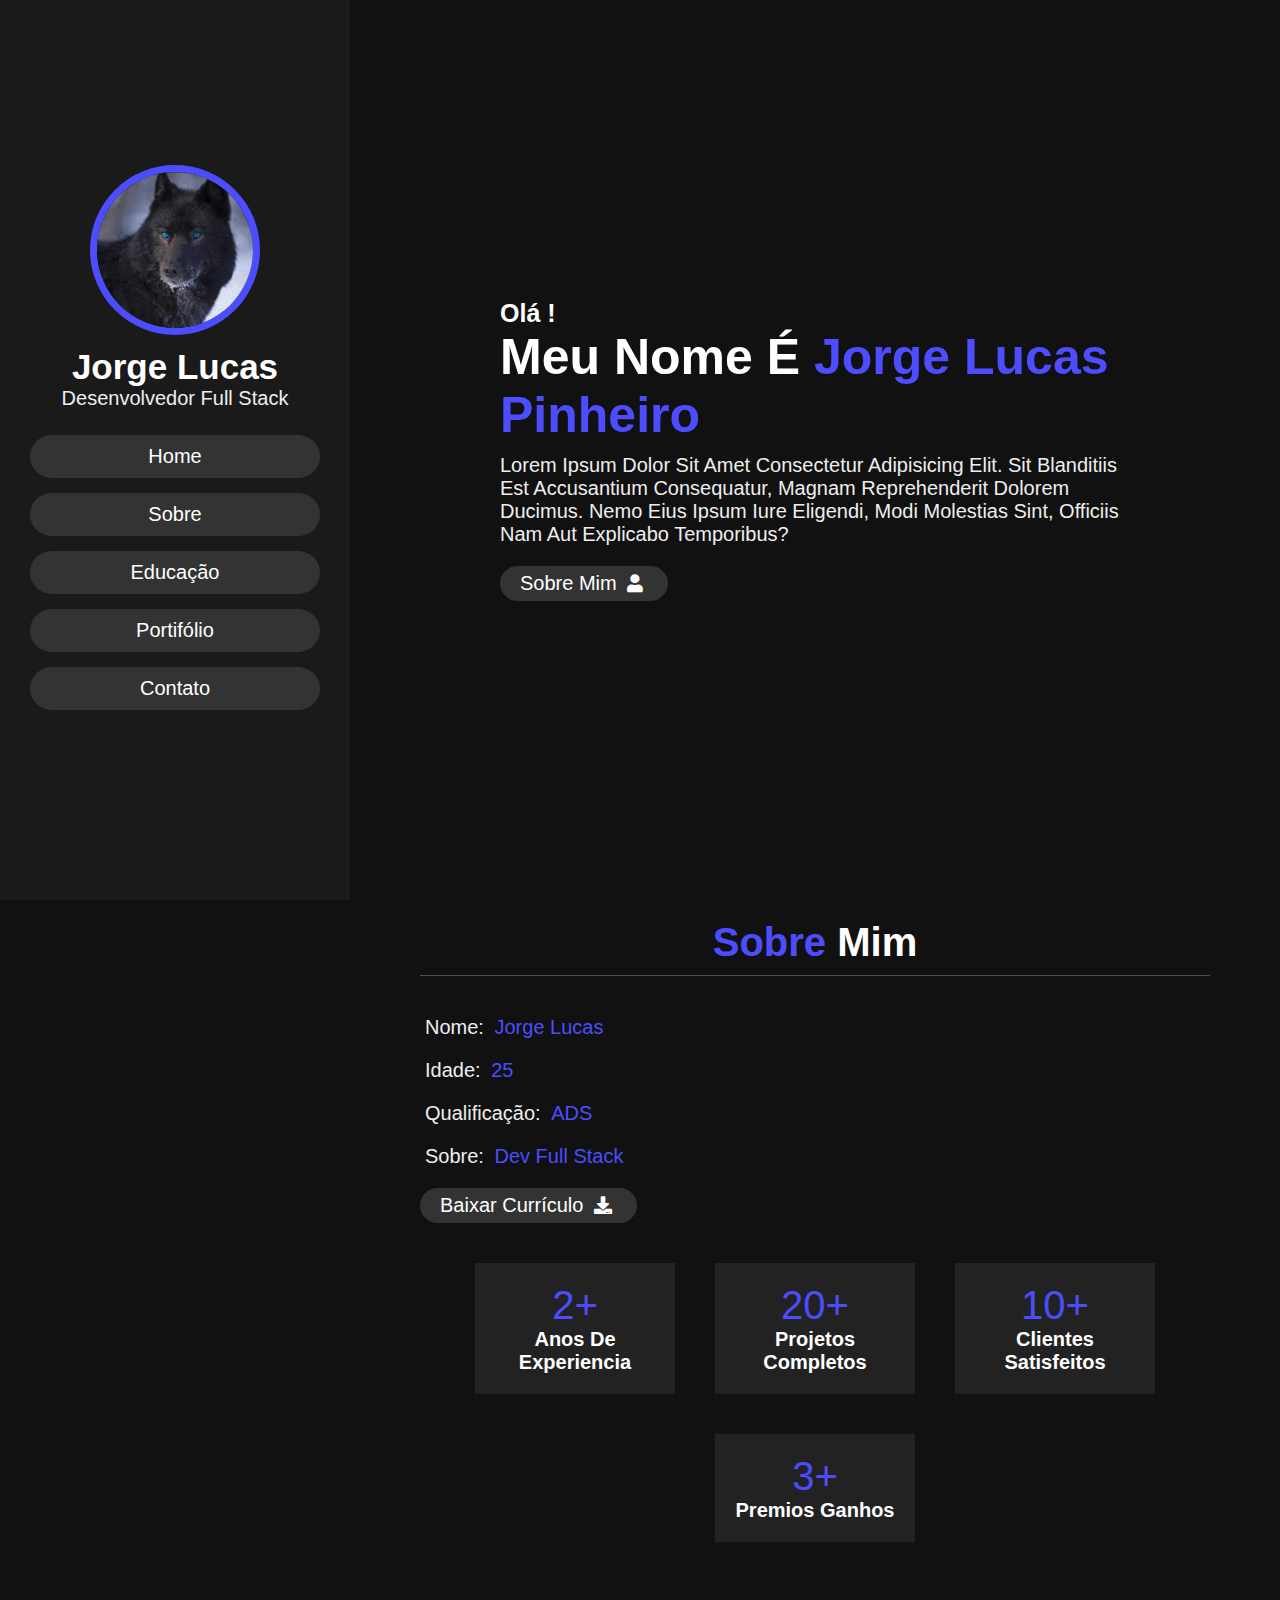
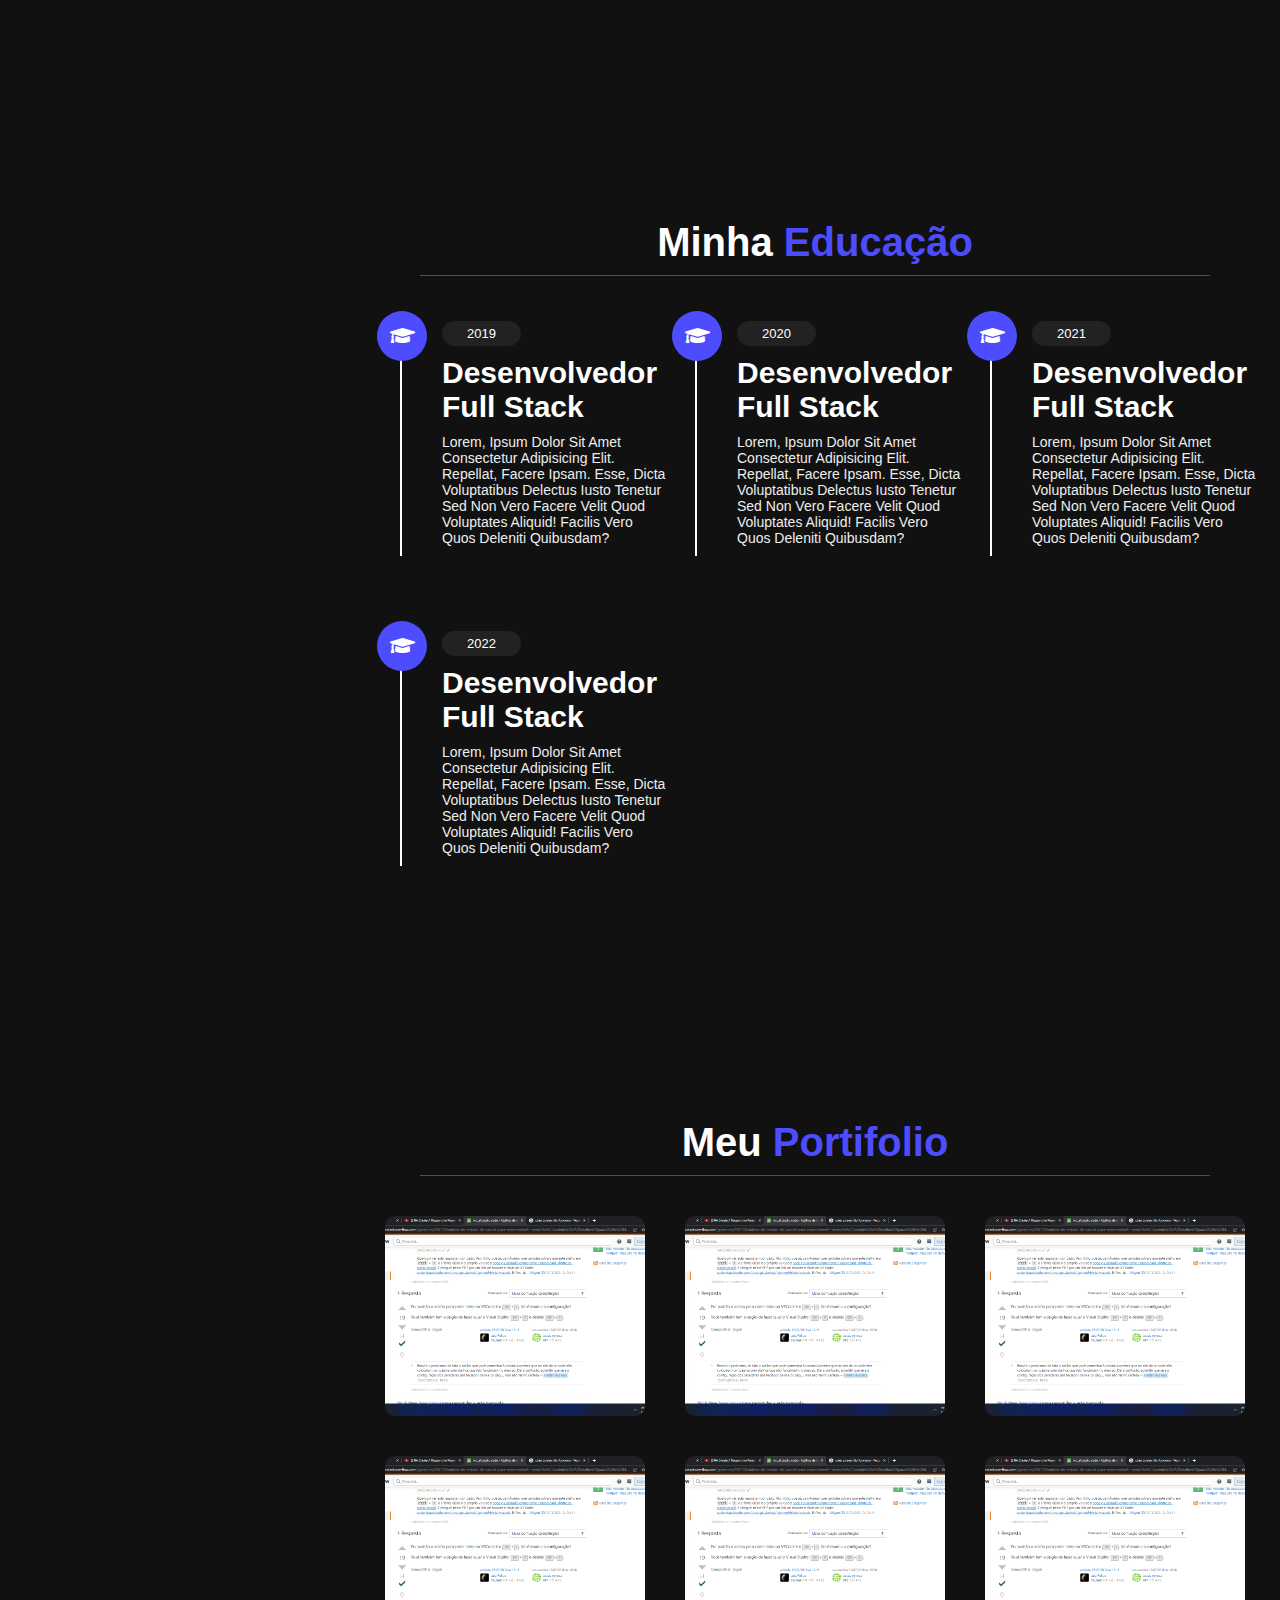
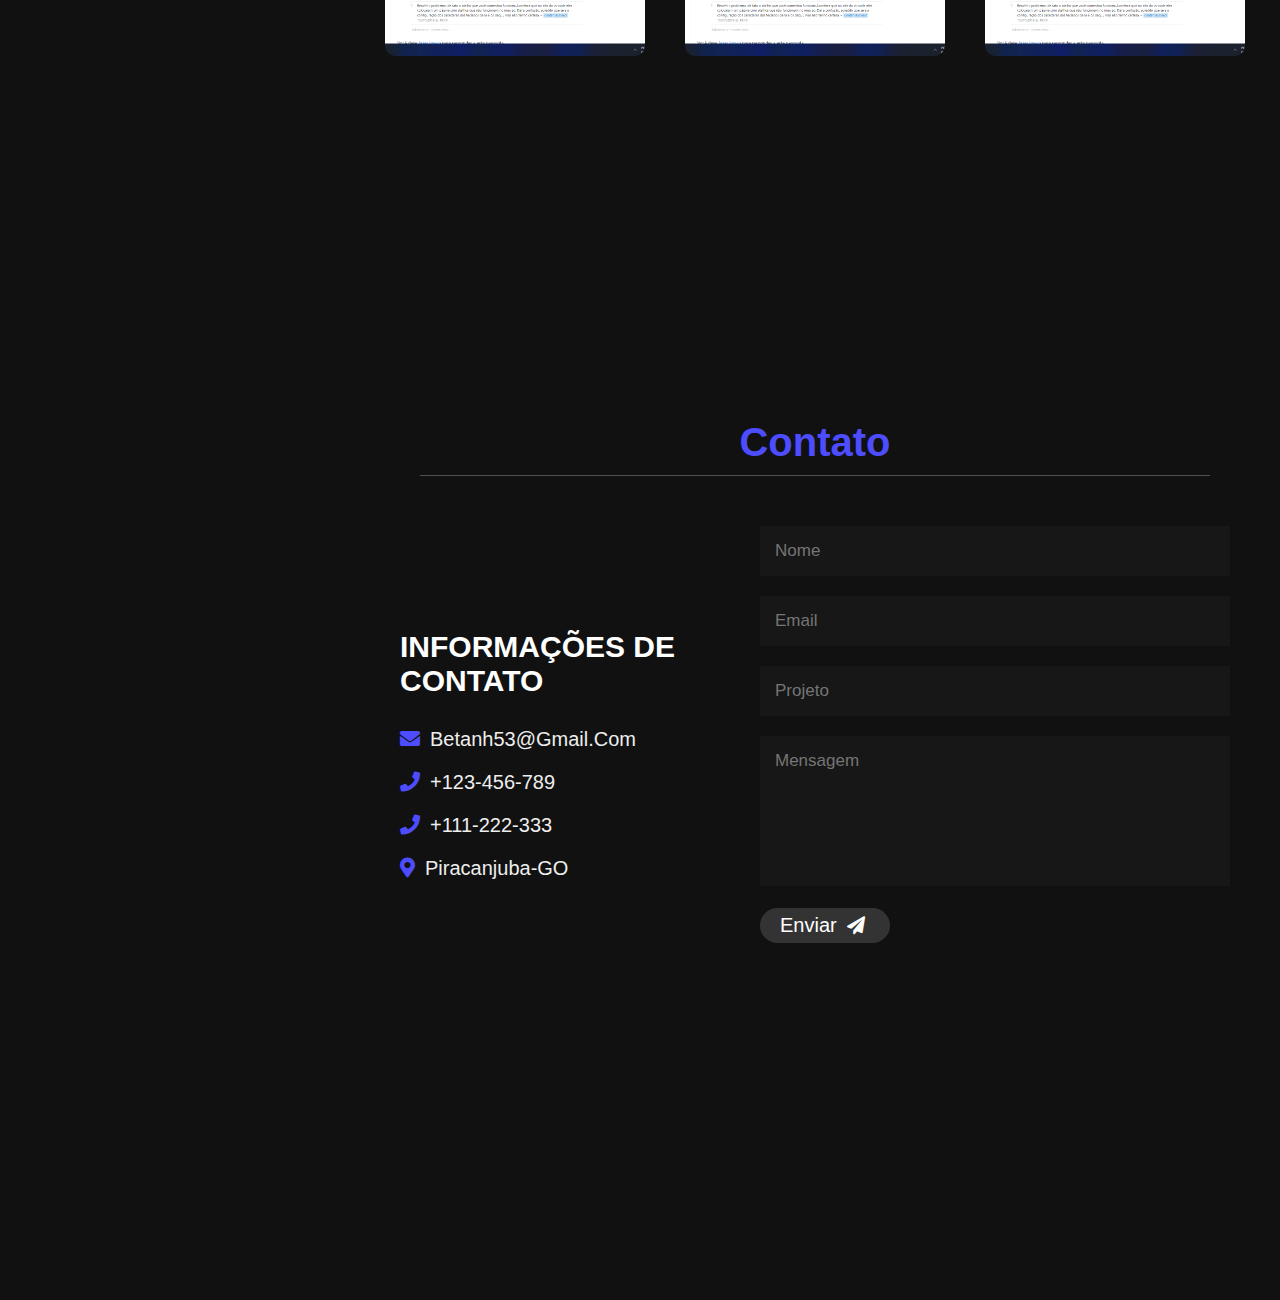
==== commit 9114c6b1: "final do portifolio" ====
--- a/index.html
+++ b/index.html
@@ -143,27 +143,27 @@
         <div class="box-container">
 
             <div class="box">
-                <img src="imagens" alt="">
-            </div>
-
-            <div class="box">
-                <img src="imagens" alt="">
-            </div>
-
-            <div class="box">
-                <img src="imagens" alt="">
-            </div>
-
-            <div class="box">
-                <img src="imagens" alt="">
-            </div>
-
-            <div class="box">
-                <img src="imagens" alt="">
-            </div>
-
-            <div class="box">
-                <img src="imagens" alt="">
+                <img src="imagens/portifolio.png" alt="">
+            </div>
+
+            <div class="box">
+                <img src="imagens/portifolio.png" alt="">
+            </div>
+
+            <div class="box">
+                <img src="imagens/portifolio.png" alt="">
+            </div>
+
+            <div class="box">
+                <img src="imagens/portifolio.png" alt="">
+            </div>
+
+            <div class="box">
+                <img src="imagens/portifolio.png" alt="">
+            </div>
+
+            <div class="box">
+                <img src="imagens/portifolio.png" alt="">
             </div>
 
         </div>
@@ -174,7 +174,7 @@
 
     <!-- inicio da seção contato  -->
 
-    <section class="contato">
+    <section class="contato" id="contato">
 
         <h1 class="cabeçalho"> <span>Contato</span> </h1>
 
@@ -210,9 +210,9 @@
 
     <!-- botão de rolagem superior  -->
 
-    <a href="#home" class="top"></a>
+    <a href="#home" class="top">
         <img src="imagens/scroll-top-img.png" alt="">
-
+    </a>
 
     
     <script src="https://cdnjs.cloudflare.com/ajax/libs/jquery/3.6.0/jquery.min.js"></script>
--- a/css/style.css
+++ b/css/style.css
@@ -275,14 +275,99 @@
     background: var(--blue);
 }
 
-
-
-
-
-
-
-
-
+.portifolio .box-container{
+    display: flex;
+    align-items: center;
+    justify-content: center;
+    flex-wrap: wrap;
+    padding: 2rem 0;
+}
+
+.portifolio .box-container .box{
+    height: 20rem;
+    width: 26rem;
+    border-radius: 1rem;
+    margin: 2rem;
+    overflow: hidden;
+    cursor: pointer;
+}
+
+.portifolio .box-container .box img{
+    height: 100%;
+    width: 100%;
+    object-fit: cover;
+}
+
+.portifolio .box-container .box:hover img{
+    transform: scale(1.2);
+}
+
+.contato .linha{
+    display: flex;
+    align-items: center;
+    justify-content: center;
+    flex-wrap: wrap;
+}
+
+.contato .linha .conteudo{
+    flex: 1 1 30rem;
+    padding: 4rem;
+    padding-bottom: 0;
+}
+
+.contato .linha form{
+    flex: 1 1 45rem;
+    padding: 2rem;
+    margin: 2rem;
+    margin-bottom: 4rem;
+}
+
+.contato .linha form .box{
+    padding: 1.5rem;
+    margin: 1rem 0;
+    background: #3333;
+    color: #fff;
+    text-transform: none;
+    font-size: 1.7rem;
+    width: 100%;
+}
+
+.contato .linha form .box::placeholder{
+    text-transform: capitalize;
+}
+
+.contato .linha form .message{
+    height: 15rem;
+    resize: none;
+}
+
+.contato .linha .conteudo .titulo{
+    text-transform: uppercase;
+    color: #fff;
+    font-size: 3rem;
+    padding-bottom: 2rem;
+}
+
+.contato .linha .conteudo .info h3{
+    display: flex;
+    align-items: center;
+    font-size: 2rem;
+    color: #eee;
+    padding: 1rem 0;
+    font-weight: normal;
+}
+
+.contato .linha .conteudo .info h3 i{
+    padding-right: 1rem;
+    color: var(--blue);
+}
+
+.top{
+    position: fixed;
+    bottom: 7.5rem; right: 2rem;
+    z-index: 100;
+    display: none;
+}
 
 
 
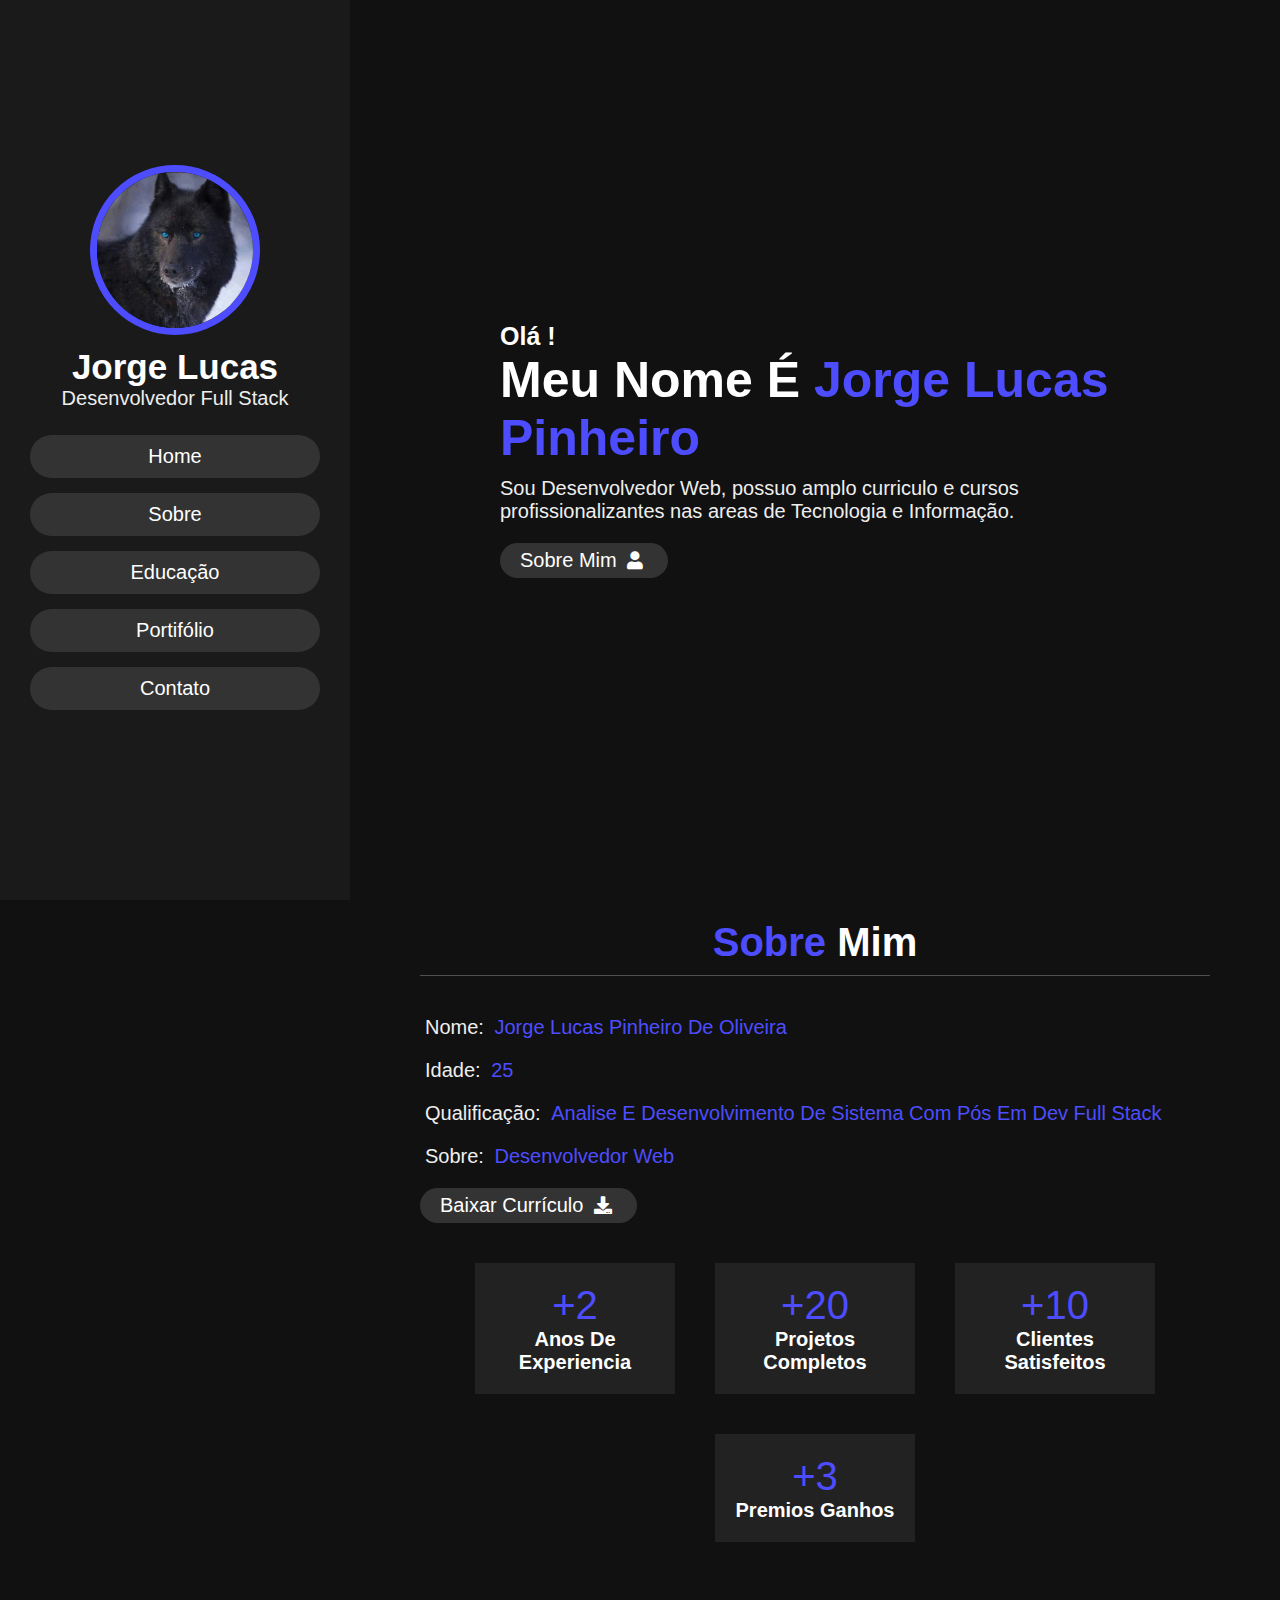
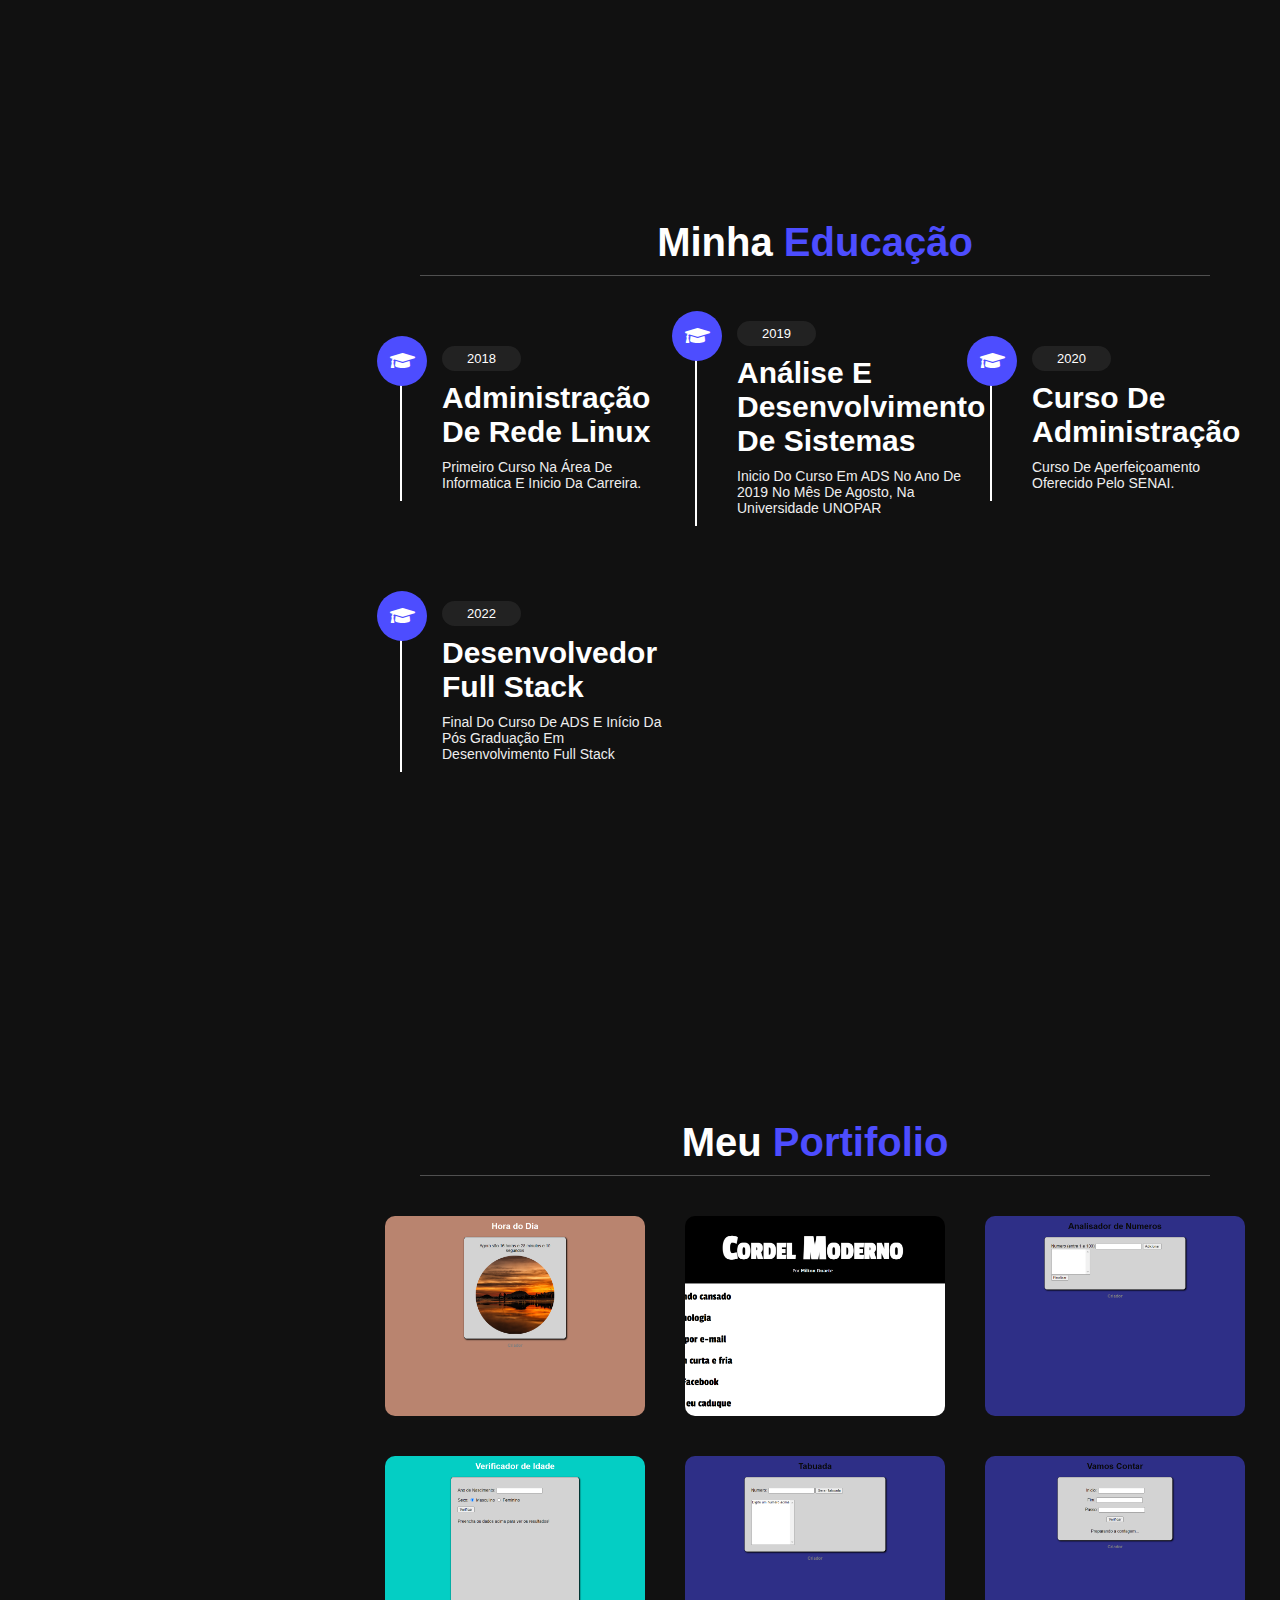
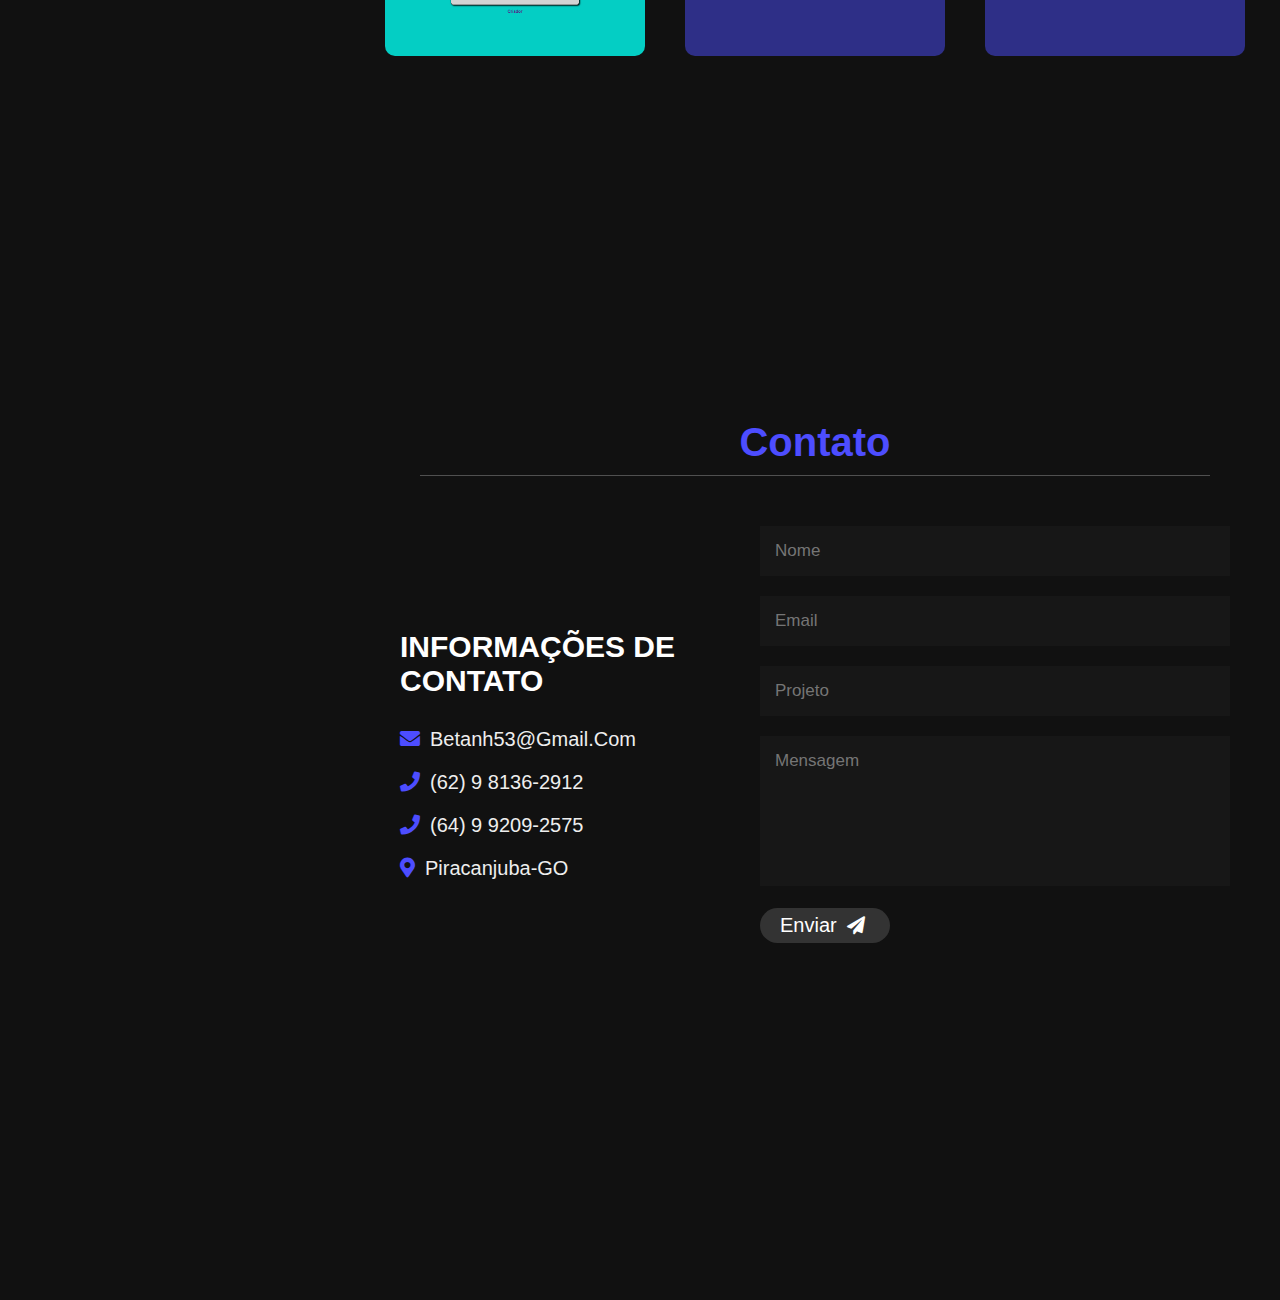
==== commit a20a75a2: "after end" ====
--- a/index.html
+++ b/index.html
@@ -43,7 +43,7 @@
     <section class="home"   id="home">
         <h3>Olá !</h3>
         <h1>Meu nome é <span>Jorge Lucas Pinheiro</span></h1>
-        <p>Lorem ipsum dolor sit amet consectetur adipisicing elit. Sit blanditiis est accusantium consequatur, magnam reprehenderit dolorem ducimus. Nemo eius ipsum iure eligendi, modi molestias sint, officiis nam aut explicabo temporibus?</p>
+        <p>Sou Desenvolvedor Web, possuo amplo curriculo e cursos profissionalizantes nas areas de Tecnologia e Informação.</p>
         <a href="#sobre"><button class="btn">Sobre Mim <i class="fas fa-user"></i></button></a>
     </section>
 
@@ -57,32 +57,32 @@
         <div class="linha">
 
             <div class="info">
-                <h3> <span> Nome: </span> Jorge Lucas </h3>
+                <h3> <span> Nome: </span> Jorge Lucas Pinheiro de Oliveira </h3>
                 <h3> <span> Idade: </span> 25 </h3>
-                <h3> <span> Qualificação: </span> ADS </h3>
-                <h3> <span> Sobre: </span> Dev Full Stack </h3>
-                <a href="#"> <button class="btn"> Baixar Currículo <i class="fas fa-download"></i></button></a>
+                <h3> <span> Qualificação: </span> analise e desenvolvimento de sistema com Pós em Dev Full Stack</h3>
+                <h3> <span> Sobre: </span> Desenvolvedor Web </h3>
+                <a href="imagens/curriculo.pdf"> <button class="btn"> Baixar Currículo <i class="fas fa-download"></i></button></a>
             </div>
 
             <div class="contador">
 
                 <div class="box">
-                    <span>2+</span>
+                    <span>+2</span>
                     <h3>Anos de Experiencia</h3>
                 </div>
 
                 <div class="box">
-                    <span>20+</span>
+                    <span>+20</span>
                     <h3>Projetos completos</h3>
                 </div>
 
                 <div class="box">
-                    <span>10+</span>
+                    <span>+10</span>
                     <h3>Clientes Satisfeitos</h3>
                 </div>
 
                 <div class="box">
-                    <span>3+</span>
+                    <span>+3</span>
                     <h3>Premios Ganhos</h3>
                 </div>
 
@@ -102,30 +102,30 @@
 
             <div class="box">
                 <i class="fas fa-graduation-cap"></i>
+                <span>2018</span>
+                <h3>Administração de rede linux</h3>
+                <p>primeiro curso na área de informatica e inicio da carreira.</p>
+            </div>
+
+            <div class="box">
+                <i class="fas fa-graduation-cap"></i>
                 <span>2019</span>
-                <h3>Desenvolvedor Full Stack</h3>
-                <p>Lorem, ipsum dolor sit amet consectetur adipisicing elit. Repellat, facere ipsam. Esse, dicta voluptatibus delectus iusto tenetur sed non vero facere velit quod voluptates aliquid! Facilis vero quos deleniti quibusdam?</p>
+                <h3>Análise e desenvolvimento de sistemas</h3>
+                <p>Inicio do curso em ADS no ano de 2019 no mês de agosto, na universidade UNOPAR</p>
             </div>
 
             <div class="box">
                 <i class="fas fa-graduation-cap"></i>
                 <span>2020</span>
-                <h3>Desenvolvedor Full Stack</h3>
-                <p>Lorem, ipsum dolor sit amet consectetur adipisicing elit. Repellat, facere ipsam. Esse, dicta voluptatibus delectus iusto tenetur sed non vero facere velit quod voluptates aliquid! Facilis vero quos deleniti quibusdam?</p>
-            </div>
-
-            <div class="box">
-                <i class="fas fa-graduation-cap"></i>
-                <span>2021</span>
-                <h3>Desenvolvedor Full Stack</h3>
-                <p>Lorem, ipsum dolor sit amet consectetur adipisicing elit. Repellat, facere ipsam. Esse, dicta voluptatibus delectus iusto tenetur sed non vero facere velit quod voluptates aliquid! Facilis vero quos deleniti quibusdam?</p>
+                <h3>Curso de Administração</h3>
+                <p>Curso de aperfeiçoamento oferecido pelo SENAI.</p>
             </div>
 
             <div class="box">
                 <i class="fas fa-graduation-cap"></i>
                 <span>2022</span>
                 <h3>Desenvolvedor Full Stack</h3>
-                <p>Lorem, ipsum dolor sit amet consectetur adipisicing elit. Repellat, facere ipsam. Esse, dicta voluptatibus delectus iusto tenetur sed non vero facere velit quod voluptates aliquid! Facilis vero quos deleniti quibusdam?</p>
+                <p>Final do Curso de ADS e Início da Pós Graduação em desenvolvimento Full Stack</p>
             </div>
 
         </div>
@@ -143,27 +143,27 @@
         <div class="box-container">
 
             <div class="box">
-                <img src="imagens/portifolio.png" alt="">
-            </div>
-
-            <div class="box">
-                <img src="imagens/portifolio.png" alt="">
-            </div>
-
-            <div class="box">
-                <img src="imagens/portifolio.png" alt="">
-            </div>
-
-            <div class="box">
-                <img src="imagens/portifolio.png" alt="">
-            </div>
-
-            <div class="box">
-                <img src="imagens/portifolio.png" alt="">
-            </div>
-
-            <div class="box">
-                <img src="imagens/portifolio.png" alt="">
+                <a href="https://jorgelucaspinheiro.github.io/javascript/ex02/relogio/index.html" target="_blank"><img src="imagens/portifolio.png" alt=""></a>
+            </div>
+
+            <div class="box">
+                <a href="https://jorgelucaspinheiro.github.io/html_css/desafio/cordel/cordel.html" target="_blank"><img src="imagens/portifolio6.png" alt=""></a>
+            </div>
+
+            <div class="box">
+                <a href="https://jorgelucaspinheiro.github.io/javascript/ex02/analisador/index.html" target="_blank"><img src="imagens/portifolio2.png" alt=""></a>
+            </div>
+
+            <div class="box">
+                <a href="https://jorgelucaspinheiro.github.io/javascript/ex02/idade/index.html" target="_blank"><img src="imagens/portifolio3.png" alt=""></a>
+            </div>
+
+            <div class="box">
+                <a href="https://jorgelucaspinheiro.github.io/javascript/ex02/tabuada/index.html" target="_blank"><img src="imagens/portifolio4.png" alt=""></a>
+            </div>
+
+            <div class="box">
+                <a href="https://jorgelucaspinheiro.github.io/javascript/ex02/contador/index.html" target="_blank"><img src="imagens/portifolio5.png" alt=""></a>
             </div>
 
         </div>
@@ -186,8 +186,8 @@
 
                 <div class="info">
                     <h3> <i class="fas fa-envelope"></i>betanh53@gmail.com</h3>
-                    <h3> <i class="fas fa-phone"></i> +123-456-789</h3>
-                    <h3> <i class="fas fa-phone"></i>+111-222-333</h3>
+                    <h3> <i class="fas fa-phone"></i> <a href="https://api.whatsapp.com/send/?phone=%2B556281362912&text&type=phone_number&app_absent=0" target="_blank" class="none">(62) 9 8136-2912</a></h3>
+                    <h3> <i class="fas fa-phone"></i> (64) 9 9209-2575</h3>
                     <h3> <i class="fas fa-map-marker-alt"></i>Piracanjuba-GO</h3>
                 </div>
 
--- a/css/style.css
+++ b/css/style.css
@@ -172,6 +172,7 @@
     font-size: 2rem;
     color: #eee;
     padding: 1rem 0;
+    text-transform: none;
 }
 
 .sobre .linha{
@@ -360,6 +361,12 @@
 .contato .linha .conteudo .info h3 i{
     padding-right: 1rem;
     color: var(--blue);
+    text-transform: none;
+}
+
+.contato .linha .conteudo .info .none{
+    text-decoration: none;
+    color: #eee;
 }
 
 .top{
